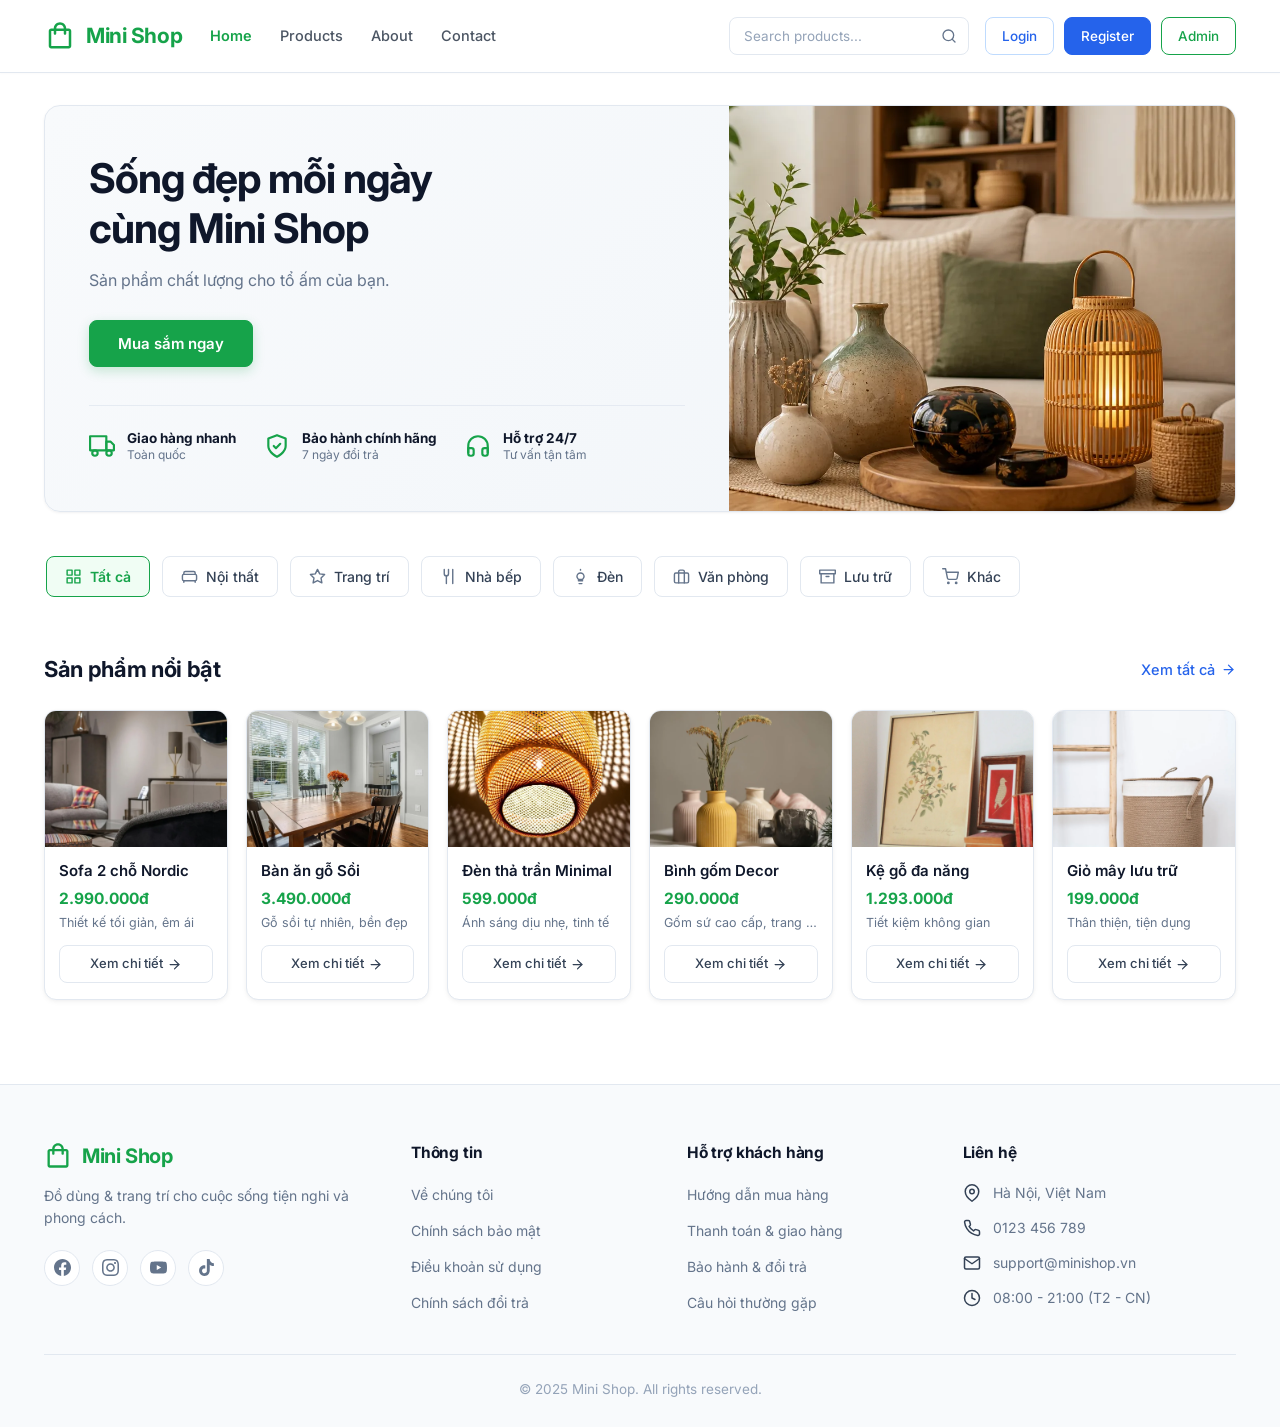
==== index.html @ e743577b "Initial commit" ====
<!DOCTYPE html>
<html lang="vi">
<head>
  <meta charset="UTF-8">
  <meta name="viewport" content="width=device-width, initial-scale=1.0">
  <title>Mini Shop</title>
  
  <!-- Favicon biểu tượng giỏ hàng xanh -->
  <link rel="icon" type="image/svg+xml" href="data:image/svg+xml,<svg xmlns='http://www.w3.org/2000/svg' viewBox='0 0 24 24' fill='%2316a34a'><path d='M19 6h-2c0-2.76-2.24-5-5-5S7 3.24 7 6H5c-1.1 0-2 .9-2 2v12c0 1.1.9 2 2 2h14c1.1 0 2-.9 2-2V8c0-1.1-.9-2-2-2zm-7-3c1.66 0 3 1.34 3 3H9c0-1.66 1.34-3 3-3zm7 17H5V8h2v2c0 .55.45 1 1 1s1-.45 1-1V8h6v2c0 .55.45 1 1 1s1-.45 1-1V8h2v12z'/></svg>">

  <!-- Phông chữ Google Fonts: Inter -->
  <link rel="preconnect" href="https://fonts.googleapis.com">
  <link rel="preconnect" href="https://fonts.gstatic.com" crossorigin>
  <link href="https://fonts.googleapis.com/css2?family=Inter:wght@400;500;600;700&display=swap" rel="stylesheet">

  <!-- CSS Module theo cấu trúc khung chung -->
  <link rel="stylesheet" href="css/variables.css">
  <link rel="stylesheet" href="css/base.css">
  <link rel="stylesheet" href="css/header.css">
  <link rel="stylesheet" href="css/footer.css">
  <link rel="stylesheet" href="css/home.css">
</head>
<body>

  <!-- ========================================================================
       1. THANH MENU TRÊN CÙNG (HEADER DÙNG CHUNG)
       Được đóng gói chuẩn để các trang sau tái sử dụng
  ======================================================================== -->
  <header id="site-header" class="site-header" data-active="home">
    <div class="container header-container">
      <!-- Logo thương hiệu Mini Shop -->
      <a href="index.html" class="header-brand" aria-label="Mini Shop - Về trang chủ">
        <span class="brand-icon">
          <svg viewBox="0 0 24 24" width="30" height="30" fill="currentColor">
            <path d="M19 6h-2c0-2.76-2.24-5-5-5S7 3.24 7 6H5c-1.1 0-2 .9-2 2v12c0 1.1.9 2 2 2h14c1.1 0 2-.9 2-2V8c0-1.1-.9-2-2-2zm-7-3c1.66 0 3 1.34 3 3H9c0-1.66 1.34-3 3-3zm7 17H5V8h2v2c0 .55.45 1 1 1s1-.45 1-1V8h6v2c0 .55.45 1 1 1s1-.45 1-1V8h2v12z"/>
          </svg>
        </span>
        <span class="brand-name">Mini Shop</span>
      </a>

      <!-- Menu chuyển trang Desktop -->
      <nav class="header-nav" aria-label="Menu chính">
        <a href="index.html" class="nav-link active" data-nav="home">Home</a>
        <a href="products.html" class="nav-link" data-nav="products">Products</a>
        <a href="about.html" class="nav-link" data-nav="about">About</a>
        <a href="contact.html" class="nav-link" data-nav="contact">Contact</a>
      </nav>

      <!-- Nhóm hành động: Ô tìm kiếm & Nút Đăng nhập/Đăng ký/Admin -->
      <div class="header-actions">
        <form class="header-search" role="search" onsubmit="event.preventDefault(); MiniShopSearch(this);">
          <input type="search" class="search-input" placeholder="Search products..." aria-label="Tìm kiếm sản phẩm">
          <svg class="search-icon" viewBox="0 0 24 24" fill="none" stroke="currentColor" stroke-width="2" stroke-linecap="round" stroke-linejoin="round">
            <circle cx="11" cy="11" r="8"></circle>
            <line x1="21" y1="21" x2="16.65" y2="16.65"></line>
          </svg>
        </form>

        <div class="auth-group">
          <a href="login.html" class="btn btn-outline-blue">Login</a>
          <a href="register.html" class="btn btn-blue">Register</a>
          <a href="admin.html" class="btn btn-outline-green">Admin</a>
        </div>
      </div>

      <!-- Nút mở menu trên điện thoại -->
      <button type="button" class="mobile-menu-btn" id="mobileMenuBtn" aria-label="Mở menu" aria-expanded="false">
        <svg viewBox="0 0 24 24" width="22" height="22" fill="none" stroke="currentColor" stroke-width="2" stroke-linecap="round" stroke-linejoin="round">
          <line x1="3" y1="12" x2="21" y2="12"></line>
          <line x1="3" y1="6" x2="21" y2="6"></line>
          <line x1="3" y1="18" x2="21" y2="18"></line>
        </svg>
      </button>
    </div>

    <!-- Khung điều hướng di động (Mobile Drawer) -->
    <div class="mobile-drawer" id="mobileDrawer">
      <div class="mobile-drawer-content">
        <form class="mobile-search" role="search" onsubmit="event.preventDefault(); MiniShopSearch(this);">
          <input type="search" class="search-input" placeholder="Search products..." aria-label="Tìm kiếm sản phẩm">
        </form>

        <nav class="mobile-nav-links">
          <a href="index.html" class="mobile-nav-link active" data-nav="home">Home</a>
          <a href="products.html" class="mobile-nav-link" data-nav="products">Products</a>
          <a href="about.html" class="mobile-nav-link" data-nav="about">About</a>
          <a href="contact.html" class="mobile-nav-link" data-nav="contact">Contact</a>
        </nav>

        <div class="mobile-actions">
          <a href="login.html" class="btn btn-outline-blue">Login</a>
          <a href="register.html" class="btn btn-blue">Register</a>
          <a href="admin.html" class="btn btn-outline-green">Admin</a>
        </div>
      </div>
    </div>
  </header>


  <!-- ========================================================================
       NỘI DUNG CHÍNH TRANG CHỦ
  ======================================================================== -->
  <main>
    <!-- 2. BANNER LỚN (HERO BANNER) -->
    <section class="hero-section">
      <div class="container">
        <div class="hero-banner">
          <!-- Cột nội dung văn bản & Cam kết -->
          <div class="hero-content">
            <h1 class="hero-title">
              Sống đẹp mỗi ngày<br>cùng Mini Shop
            </h1>
            <p class="hero-subtitle">
              Sản phẩm chất lượng cho tổ ấm của bạn.
            </p>
            <div class="hero-cta">
              <a href="#featured-products" class="btn btn-primary">Mua sắm ngay</a>
            </div>

            <!-- 3 Cam kết uy tín theo ảnh mẫu -->
            <div class="hero-features">
              <div class="feature-item">
                <svg class="feature-icon" viewBox="0 0 24 24" fill="none" stroke="currentColor" stroke-width="2" stroke-linecap="round" stroke-linejoin="round">
                  <rect x="1" y="3" width="15" height="13"></rect>
                  <polygon points="16 8 20 8 23 11 23 16 16 16 16 8"></polygon>
                  <circle cx="5.5" cy="18.5" r="2.5"></circle>
                  <circle cx="18.5" cy="18.5" r="2.5"></circle>
                </svg>
                <div class="feature-text">
                  <span class="feature-title">Giao hàng nhanh</span>
                  <span class="feature-sub">Toàn quốc</span>
                </div>
              </div>

              <div class="feature-item">
                <svg class="feature-icon" viewBox="0 0 24 24" fill="none" stroke="currentColor" stroke-width="2" stroke-linecap="round" stroke-linejoin="round">
                  <path d="M12 22s8-4 8-10V5l-8-3-8 3v7c0 6 8 10 8 10z"></path>
                  <polyline points="9 12 11 14 15 10"></polyline>
                </svg>
                <div class="feature-text">
                  <span class="feature-title">Bảo hành chính hãng</span>
                  <span class="feature-sub">7 ngày đổi trả</span>
                </div>
              </div>

              <div class="feature-item">
                <svg class="feature-icon" viewBox="0 0 24 24" fill="none" stroke="currentColor" stroke-width="2" stroke-linecap="round" stroke-linejoin="round">
                  <path d="M3 18v-6a9 9 0 0 1 18 0v6"></path>
                  <path d="M21 19a2 2 0 0 1-2 2h-1a2 2 0 0 1-2-2v-3a2 2 0 0 1 2-2h3zM3 19a2 2 0 0 0 2 2h1a2 2 0 0 0 2-2v-3a2 2 0 0 0-2-2H3z"></path>
                </svg>
                <div class="feature-text">
                  <span class="feature-title">Hỗ trợ 24/7</span>
                  <span class="feature-sub">Tư vấn tận tâm</span>
                </div>
              </div>
            </div>
          </div>

          <!-- Cột hình ảnh minh họa thật từ assets -->
          <div class="hero-visual">
            <img src="assets/images/banner/banner-trang-chu-mini-shop.webp" alt="Không gian sống đẹp cùng các sản phẩm thủ công trang trí Mini Shop" class="hero-image" loading="eager">
          </div>
        </div>
      </div>
    </section>

    <!-- 3. BỘ LỌC DANH MỤC SẢN PHẨM (CATEGORY TABS) -->
    <section class="categories-section">
      <div class="container">
        <div class="category-tabs" role="tablist" aria-label="Danh mục sản phẩm">
          <!-- Tất cả -->
          <button type="button" class="tab-btn active" data-category="all" role="tab" aria-selected="true">
            <svg class="tab-icon" viewBox="0 0 24 24" fill="none" stroke="currentColor" stroke-width="2" stroke-linecap="round" stroke-linejoin="round">
              <rect x="3" y="3" width="7" height="7"></rect>
              <rect x="14" y="3" width="7" height="7"></rect>
              <rect x="14" y="14" width="7" height="7"></rect>
              <rect x="3" y="14" width="7" height="7"></rect>
            </svg>
            <span>Tất cả</span>
          </button>

          <!-- Nội thất -->
          <button type="button" class="tab-btn" data-category="noi-that" role="tab" aria-selected="false">
            <svg class="tab-icon" viewBox="0 0 24 24" fill="none" stroke="currentColor" stroke-width="2" stroke-linecap="round" stroke-linejoin="round">
              <path d="M20 9V7a2 2 0 0 0-2-2H6a2 2 0 0 0-2 2v2"></path>
              <path d="M2 11a2 2 0 0 1 2-2h16a2 2 0 0 1 2 2v5a2 2 0 0 1-2 2H4a2 2 0 0 1-2-2v-5z"></path>
              <path d="M4 18v2M20 18v2"></path>
            </svg>
            <span>Nội thất</span>
          </button>

          <!-- Trang trí -->
          <button type="button" class="tab-btn" data-category="trang-tri" role="tab" aria-selected="false">
            <svg class="tab-icon" viewBox="0 0 24 24" fill="none" stroke="currentColor" stroke-width="2" stroke-linecap="round" stroke-linejoin="round">
              <polygon points="12 2 15.09 8.26 22 9.27 17 14.14 18.18 21.02 12 17.77 5.82 21.02 7 14.14 2 9.27 8.91 8.26 12 2"></polygon>
            </svg>
            <span>Trang trí</span>
          </button>

          <!-- Nhà bếp -->
          <button type="button" class="tab-btn" data-category="nha-bep" role="tab" aria-selected="false">
            <svg class="tab-icon" viewBox="0 0 24 24" fill="none" stroke="currentColor" stroke-width="2" stroke-linecap="round" stroke-linejoin="round">
              <path d="M18 2v20M6 2v6a3 3 0 0 0 6 0V2M9 11v11"></path>
            </svg>
            <span>Nhà bếp</span>
          </button>

          <!-- Đèn -->
          <button type="button" class="tab-btn" data-category="den" role="tab" aria-selected="false">
            <svg class="tab-icon" viewBox="0 0 24 24" fill="none" stroke="currentColor" stroke-width="2" stroke-linecap="round" stroke-linejoin="round">
              <path d="M9 18h6M10 22h4M12 2v1"></path>
              <path d="M12 7a5 5 0 0 1 5 5c0 2-1.5 3-2 4H9c-.5-1-2-2-2-4a5 5 0 0 1 5-5z"></path>
            </svg>
            <span>Đèn</span>
          </button>

          <!-- Văn phòng -->
          <button type="button" class="tab-btn" data-category="van-phong" role="tab" aria-selected="false">
            <svg class="tab-icon" viewBox="0 0 24 24" fill="none" stroke="currentColor" stroke-width="2" stroke-linecap="round" stroke-linejoin="round">
              <rect x="2" y="7" width="20" height="14" rx="2" ry="2"></rect>
              <path d="M16 21V5a2 2 0 0 0-2-2h-4a2 2 0 0 0-2 2v16"></path>
            </svg>
            <span>Văn phòng</span>
          </button>

          <!-- Lưu trữ -->
          <button type="button" class="tab-btn" data-category="luu-tru" role="tab" aria-selected="false">
            <svg class="tab-icon" viewBox="0 0 24 24" fill="none" stroke="currentColor" stroke-width="2" stroke-linecap="round" stroke-linejoin="round">
              <polyline points="21 8 21 21 3 21 3 8"></polyline>
              <rect x="1" y="3" width="22" height="5"></rect>
              <line x1="10" y1="12" x2="14" y2="12"></line>
            </svg>
            <span>Lưu trữ</span>
          </button>

          <!-- Khác -->
          <button type="button" class="tab-btn" data-category="khac" role="tab" aria-selected="false">
            <svg class="tab-icon" viewBox="0 0 24 24" fill="none" stroke="currentColor" stroke-width="2" stroke-linecap="round" stroke-linejoin="round">
              <circle cx="9" cy="21" r="1"></circle>
              <circle cx="20" cy="21" r="1"></circle>
              <path d="M1 1h4l2.68 13.39a2 2 0 0 0 2 1.61h9.72a2 2 0 0 0 2-1.61L23 6H6"></path>
            </svg>
            <span>Khác</span>
          </button>
        </div>
      </div>
    </section>

    <!-- 4. LƯỚI SẢN PHẨM NỔI BẬT -->
    <section class="featured-section" id="featured-products">
      <div class="container">
        <div class="section-header">
          <h2 class="section-title">Sản phẩm nổi bật</h2>
          <a href="products.html" class="section-link" id="viewAllProducts">
            <span>Xem tất cả</span>
            <svg viewBox="0 0 24 24" fill="none" stroke="currentColor" stroke-width="2" stroke-linecap="round" stroke-linejoin="round">
              <line x1="5" y1="12" x2="19" y2="12"></line>
              <polyline points="12 5 19 12 12 19"></polyline>
            </svg>
          </a>
        </div>

        <!-- Lưới sản phẩm (Dùng ảnh thật trong thư mục assets) -->
        <div class="products-grid" id="productsGrid">

          <!-- Sản phẩm 1: Sofa 2 chỗ Nordic -->
          <article class="product-card" data-category="noi-that">
            <div class="product-image-wrap">
              <img src="assets/images/products/noi-that-gia-dung/sofa-phong-khach.webp" alt="Sofa 2 chỗ Nordic" class="product-img" loading="lazy">
            </div>
            <div class="product-info">
              <h3 class="product-name" title="Sofa 2 chỗ Nordic">Sofa 2 chỗ Nordic</h3>
              <div class="product-card-price">2.990.000đ</div>
              <p class="product-desc">Thiết kế tối giản, êm ái</p>
              <div class="product-card-footer">
                <a href="product-detail.html?id=sofa-nordic" class="btn-card-action">
                  <span>Xem chi tiết</span>
                  <svg viewBox="0 0 24 24" width="15" height="15" fill="none" stroke="currentColor" stroke-width="2" stroke-linecap="round" stroke-linejoin="round">
                    <line x1="5" y1="12" x2="19" y2="12"></line>
                    <polyline points="12 5 19 12 12 19"></polyline>
                  </svg>
                </a>
              </div>
            </div>
          </article>

          <!-- Sản phẩm 2: Bàn ăn gỗ Sồi -->
          <article class="product-card" data-category="noi-that nha-bep">
            <div class="product-image-wrap">
              <img src="assets/images/products/noi-that-gia-dung/bo-ban-an-go.webp" alt="Bàn ăn gỗ Sồi" class="product-img" loading="lazy">
            </div>
            <div class="product-info">
              <h3 class="product-name" title="Bàn ăn gỗ Sồi">Bàn ăn gỗ Sồi</h3>
              <div class="product-card-price">3.490.000đ</div>
              <p class="product-desc">Gỗ sồi tự nhiên, bền đẹp</p>
              <div class="product-card-footer">
                <a href="product-detail.html?id=ban-an-go-soi" class="btn-card-action">
                  <span>Xem chi tiết</span>
                  <svg viewBox="0 0 24 24" width="15" height="15" fill="none" stroke="currentColor" stroke-width="2" stroke-linecap="round" stroke-linejoin="round">
                    <line x1="5" y1="12" x2="19" y2="12"></line>
                    <polyline points="12 5 19 12 12 19"></polyline>
                  </svg>
                </a>
              </div>
            </div>
          </article>

          <!-- Sản phẩm 3: Đèn thả trần Minimal -->
          <article class="product-card" data-category="den trang-tri">
            <div class="product-image-wrap">
              <img src="assets/images/products/do-my-nghe/den-tre-thu-cong.webp" alt="Đèn thả trần Minimal" class="product-img" loading="lazy">
            </div>
            <div class="product-info">
              <h3 class="product-name" title="Đèn thả trần Minimal">Đèn thả trần Minimal</h3>
              <div class="product-card-price">599.000đ</div>
              <p class="product-desc">Ánh sáng dịu nhẹ, tinh tế</p>
              <div class="product-card-footer">
                <a href="product-detail.html?id=den-tha-minimal" class="btn-card-action">
                  <span>Xem chi tiết</span>
                  <svg viewBox="0 0 24 24" width="15" height="15" fill="none" stroke="currentColor" stroke-width="2" stroke-linecap="round" stroke-linejoin="round">
                    <line x1="5" y1="12" x2="19" y2="12"></line>
                    <polyline points="12 5 19 12 12 19"></polyline>
                  </svg>
                </a>
              </div>
            </div>
          </article>

          <!-- Sản phẩm 4: Bình gốm Decor -->
          <article class="product-card" data-category="trang-tri">
            <div class="product-image-wrap">
              <img src="assets/images/products/do-my-nghe/binh-gom-trang-tri.webp" alt="Bình gốm Decor" class="product-img" loading="lazy">
            </div>
            <div class="product-info">
              <h3 class="product-name" title="Bình gốm Decor">Bình gốm Decor</h3>
              <div class="product-card-price">290.000đ</div>
              <p class="product-desc">Gốm sứ cao cấp, trang nhã</p>
              <div class="product-card-footer">
                <a href="product-detail.html?id=binh-gom-decor" class="btn-card-action">
                  <span>Xem chi tiết</span>
                  <svg viewBox="0 0 24 24" width="15" height="15" fill="none" stroke="currentColor" stroke-width="2" stroke-linecap="round" stroke-linejoin="round">
                    <line x1="5" y1="12" x2="19" y2="12"></line>
                    <polyline points="12 5 19 12 12 19"></polyline>
                  </svg>
                </a>
              </div>
            </div>
          </article>

          <!-- Sản phẩm 5: Kệ gỗ đa năng -->
          <article class="product-card" data-category="noi-that luu-tru van-phong">
            <div class="product-image-wrap">
              <img src="assets/images/products/noi-that-gia-dung/ke-go-trang-tri.webp" alt="Kệ gỗ đa năng" class="product-img" loading="lazy">
            </div>
            <div class="product-info">
              <h3 class="product-name" title="Kệ gỗ đa năng">Kệ gỗ đa năng</h3>
              <div class="product-card-price">1.293.000đ</div>
              <p class="product-desc">Tiết kiệm không gian</p>
              <div class="product-card-footer">
                <a href="product-detail.html?id=ke-go-da-nang" class="btn-card-action">
                  <span>Xem chi tiết</span>
                  <svg viewBox="0 0 24 24" width="15" height="15" fill="none" stroke="currentColor" stroke-width="2" stroke-linecap="round" stroke-linejoin="round">
                    <line x1="5" y1="12" x2="19" y2="12"></line>
                    <polyline points="12 5 19 12 12 19"></polyline>
                  </svg>
                </a>
              </div>
            </div>
          </article>

          <!-- Sản phẩm 6: Giỏ mây lưu trữ -->
          <article class="product-card" data-category="luu-tru trang-tri">
            <div class="product-image-wrap">
              <img src="assets/images/products/do-thu-cong/gio-may-dan.webp" alt="Giỏ mây lưu trữ" class="product-img" loading="lazy">
            </div>
            <div class="product-info">
              <h3 class="product-name" title="Giỏ mây lưu trữ">Giỏ mây lưu trữ</h3>
              <div class="product-card-price">199.000đ</div>
              <p class="product-desc">Thân thiện, tiện dụng</p>
              <div class="product-card-footer">
                <a href="product-detail.html?id=gio-may-luu-tru" class="btn-card-action">
                  <span>Xem chi tiết</span>
                  <svg viewBox="0 0 24 24" width="15" height="15" fill="none" stroke="currentColor" stroke-width="2" stroke-linecap="round" stroke-linejoin="round">
                    <line x1="5" y1="12" x2="19" y2="12"></line>
                    <polyline points="12 5 19 12 12 19"></polyline>
                  </svg>
                </a>
              </div>
            </div>
          </article>

          <!-- Sản phẩm bổ trợ thêm khi lọc danh mục (Nhà bếp, Trang trí, Văn phòng, Khác) -->
          <article class="product-card" data-category="trang-tri" style="display: none;">
            <div class="product-image-wrap">
              <img src="assets/images/products/do-thu-cong/tranh-treo-macrame.webp" alt="Tranh treo Macrame" class="product-img" loading="lazy">
            </div>
            <div class="product-info">
              <h3 class="product-name" title="Tranh treo Macrame">Tranh treo Macrame</h3>
              <div class="product-card-price">350.000đ</div>
              <p class="product-desc">Sợi cotton đan tay tinh xảo</p>
              <div class="product-card-footer">
                <a href="product-detail.html?id=tranh-macrame" class="btn-card-action">
                  <span>Xem chi tiết</span>
                  <svg viewBox="0 0 24 24" width="15" height="15" fill="none" stroke="currentColor" stroke-width="2" stroke-linecap="round" stroke-linejoin="round">
                    <line x1="5" y1="12" x2="19" y2="12"></line>
                    <polyline points="12 5 19 12 12 19"></polyline>
                  </svg>
                </a>
              </div>
            </div>
          </article>

          <article class="product-card" data-category="nha-bep" style="display: none;">
            <div class="product-image-wrap">
              <img src="assets/images/products/do-thu-cong/khay-go-hoa-van.webp" alt="Khay gỗ hoa văn" class="product-img" loading="lazy">
            </div>
            <div class="product-info">
              <h3 class="product-name" title="Khay gỗ hoa văn">Khay gỗ hoa văn</h3>
              <div class="product-card-price">240.000đ</div>
              <p class="product-desc">Gỗ tần bì chạm khắc vintage</p>
              <div class="product-card-footer">
                <a href="product-detail.html?id=khay-go-hoa-van" class="btn-card-action">
                  <span>Xem chi tiết</span>
                  <svg viewBox="0 0 24 24" width="15" height="15" fill="none" stroke="currentColor" stroke-width="2" stroke-linecap="round" stroke-linejoin="round">
                    <line x1="5" y1="12" x2="19" y2="12"></line>
                    <polyline points="12 5 19 12 12 19"></polyline>
                  </svg>
                </a>
              </div>
            </div>
          </article>

          <article class="product-card" data-category="den" style="display: none;">
            <div class="product-image-wrap">
              <img src="assets/images/products/do-my-nghe/den-long-tre.webp" alt="Đèn lồng tre nghệ thuật" class="product-img" loading="lazy">
            </div>
            <div class="product-info">
              <h3 class="product-name" title="Đèn lồng tre nghệ thuật">Đèn lồng tre thủ công</h3>
              <div class="product-card-price">480.000đ</div>
              <p class="product-desc">Nan tre uốn thủ công truyền thống</p>
              <div class="product-card-footer">
                <a href="product-detail.html?id=den-long-tre" class="btn-card-action">
                  <span>Xem chi tiết</span>
                  <svg viewBox="0 0 24 24" width="15" height="15" fill="none" stroke="currentColor" stroke-width="2" stroke-linecap="round" stroke-linejoin="round">
                    <line x1="5" y1="12" x2="19" y2="12"></line>
                    <polyline points="12 5 19 12 12 19"></polyline>
                  </svg>
                </a>
              </div>
            </div>
          </article>

          <article class="product-card" data-category="van-phong" style="display: none;">
            <div class="product-image-wrap">
              <img src="assets/images/products/noi-that-gia-dung/chau-cay-de-ban.webp" alt="Chậu cây gốm để bàn" class="product-img" loading="lazy">
            </div>
            <div class="product-info">
              <h3 class="product-name" title="Chậu cây để bàn">Chậu cây gốm để bàn</h3>
              <div class="product-card-price">185.000đ</div>
              <p class="product-desc">Men gốm mờ, kèm đĩa lót gỗ</p>
              <div class="product-card-footer">
                <a href="product-detail.html?id=chau-cay-de-ban" class="btn-card-action">
                  <span>Xem chi tiết</span>
                  <svg viewBox="0 0 24 24" width="15" height="15" fill="none" stroke="currentColor" stroke-width="2" stroke-linecap="round" stroke-linejoin="round">
                    <line x1="5" y1="12" x2="19" y2="12"></line>
                    <polyline points="12 5 19 12 12 19"></polyline>
                  </svg>
                </a>
              </div>
            </div>
          </article>

          <article class="product-card" data-category="khac" style="display: none;">
            <div class="product-image-wrap">
              <img src="assets/images/products/do-my-nghe/hop-son-mai.webp" alt="Hộp sơn mài thủ công" class="product-img" loading="lazy">
            </div>
            <div class="product-info">
              <h3 class="product-name" title="Hộp sơn mài thủ công">Hộp sơn mài cao cấp</h3>
              <div class="product-card-price">650.000đ</div>
              <p class="product-desc">Kỹ nghệ sơn mài truyền thống</p>
              <div class="product-card-footer">
                <a href="product-detail.html?id=hop-son-mai" class="btn-card-action">
                  <span>Xem chi tiết</span>
                  <svg viewBox="0 0 24 24" width="15" height="15" fill="none" stroke="currentColor" stroke-width="2" stroke-linecap="round" stroke-linejoin="round">
                    <line x1="5" y1="12" x2="19" y2="12"></line>
                    <polyline points="12 5 19 12 12 19"></polyline>
                  </svg>
                </a>
              </div>
            </div>
          </article>

          <!-- Trạng thái khi không tìm thấy sản phẩm phù hợp -->
          <div class="empty-filter-state" id="emptyFilterState" style="display: none;">
            Hiện chưa có sản phẩm phù hợp trong danh mục này. Vui lòng chọn danh mục khác hoặc bấm "Tất cả".
          </div>

        </div>
      </div>
    </section>
  </main>


  <!-- ========================================================================
       5. CHÂN TRANG (FOOTER DÙNG CHUNG)
       Được đóng gói chuẩn 4 cột thông tin để các trang sau tái sử dụng
  ======================================================================== -->
  <footer id="site-footer" class="site-footer">
    <div class="container">
      <div class="footer-top">
        <!-- Cột 1: Thông tin thương hiệu & mạng xã hội -->
        <div class="footer-brand">
          <a href="index.html" class="brand-logo" aria-label="Mini Shop">
            <span class="brand-icon">
              <svg viewBox="0 0 24 24" width="28" height="28" fill="currentColor">
                <path d="M19 6h-2c0-2.76-2.24-5-5-5S7 3.24 7 6H5c-1.1 0-2 .9-2 2v12c0 1.1.9 2 2 2h14c1.1 0 2-.9 2-2V8c0-1.1-.9-2-2-2zm-7-3c1.66 0 3 1.34 3 3H9c0-1.66 1.34-3 3-3zm7 17H5V8h2v2c0 .55.45 1 1 1s1-.45 1-1V8h6v2c0 .55.45 1 1 1s1-.45 1-1V8h2v12z"/>
              </svg>
            </span>
            <span class="brand-name">Mini Shop</span>
          </a>
          <p class="footer-desc">Đồ dùng &amp; trang trí cho cuộc sống tiện nghi và phong cách.</p>
          <div class="footer-socials">
            <a href="#" class="social-link" aria-label="Facebook">
              <svg viewBox="0 0 24 24" fill="currentColor">
                <path d="M24 12.073c0-6.627-5.373-12-12-12s-12 5.373-12 12c0 5.99 4.388 10.954 10.125 11.854v-8.385H7.078v-3.47h3.047V9.43c0-3.007 1.792-4.669 4.533-4.669 1.312 0 2.686.235 2.686.235v2.953H15.83c-1.491 0-1.956.925-1.956 1.874v2.25h3.328l-.532 3.47h-2.796v8.385C19.612 23.027 24 18.062 24 12.073z"/>
              </svg>
            </a>
            <a href="#" class="social-link" aria-label="Instagram">
              <svg viewBox="0 0 24 24" fill="currentColor">
                <path d="M12 2.163c3.204 0 3.584.012 4.85.07 3.252.148 4.771 1.691 4.919 4.919.058 1.265.069 1.645.069 4.849 0 3.205-.012 3.584-.069 4.849-.149 3.225-1.664 4.771-4.919 4.919-1.266.058-1.644.07-4.85.07-3.204 0-3.584-.012-4.849-.07-3.26-.149-4.771-1.699-4.919-4.92-.058-1.265-.07-1.644-.07-4.849 0-3.204.013-3.583.07-4.849.149-3.227 1.664-4.771 4.919-4.919 1.266-.057 1.645-.069 4.849-.069zm0-2.163c-3.259 0-3.667.014-4.947.072-4.358.2-6.78 2.618-6.98 6.98-.059 1.281-.073 1.689-.073 4.948 0 3.259.014 3.668.072 4.948.2 4.358 2.618 6.78 6.98 6.98 1.281.058 1.689.072 4.948.072 3.259 0 3.668-.014 4.948-.072 4.354-.2 6.782-2.618 6.979-6.98.059-1.28.073-1.689.073-4.948 0-3.259-.014-3.667-.072-4.947-.196-4.354-2.617-6.78-6.979-6.98-1.281-.059-1.69-.073-4.949-.073zm0 5.838c-3.403 0-6.162 2.759-6.162 6.162s2.759 6.163 6.162 6.163 6.162-2.759 6.162-6.163c0-3.403-2.759-6.162-6.162-6.162zm0 10.162c-2.209 0-4-1.79-4-4 0-2.209 1.791-4 4-4s4 1.791 4 4c0 2.21-1.791 4-4 4zm6.406-11.845c-.796 0-1.441.645-1.441 1.44s.645 1.44 1.441 1.44c.795 0 1.439-.645 1.439-1.44s-.644-1.44-1.439-1.44z"/>
              </svg>
            </a>
            <a href="#" class="social-link" aria-label="YouTube">
              <svg viewBox="0 0 24 24" fill="currentColor">
                <path d="M23.498 6.186a3.016 3.016 0 0 0-2.122-2.136C19.505 3.545 12 3.545 12 3.545s-7.505 0-9.377.505A3.017 3.017 0 0 0 .502 6.186C0 8.07 0 12 0 12s0 3.93.502 5.814a3.016 3.016 0 0 0 2.122 2.136c1.871.505 9.376.505 9.376.505s7.505 0 9.377-.505a3.015 3.015 0 0 0 2.122-2.136C24 15.93 24 12 24 12s0-3.93-.502-5.814zM9.545 15.568V8.432L15.818 12l-6.273 3.568z"/>
              </svg>
            </a>
            <a href="#" class="social-link" aria-label="TikTok">
              <svg viewBox="0 0 24 24" fill="currentColor">
                <path d="M12.525.02c1.31-.02 2.61-.01 3.91-.02.08 1.53.63 3.09 1.75 4.17 1.12 1.11 2.7 1.62 4.24 1.79v4.03c-1.44-.05-2.89-.35-4.2-.97-.57-.26-1.1-.59-1.62-1.01-.01 2.92.01 5.84-.02 8.75-.08 1.4-.54 2.79-1.35 3.94-1.31 1.92-3.58 3.17-5.91 3.21-1.43.08-2.86-.31-4.08-1.03-2.02-1.19-3.44-3.37-3.65-5.71-.02-.5-.03-1-.01-1.49.18-1.9 1.12-3.72 2.58-4.96 1.66-1.44 3.98-2.13 6.15-1.72.02 1.48-.04 2.96-.04 4.44-.99-.32-2.15-.23-3.02.37-.63.41-1.11 1.04-1.36 1.75-.21.51-.24 1.07-.14 1.61.24 1.64 1.82 3.02 3.5 2.87 1.12-.01 2.19-.66 2.77-1.61.19-.33.4-.67.41-1.06.1-1.79.06-3.57.07-5.36.01-4.03-.01-8.05.02-12.07z"/>
              </svg>
            </a>
          </div>
        </div>

        <!-- Cột 2: Thông tin -->
        <div class="footer-column">
          <h3 class="footer-column-title">Thông tin</h3>
          <ul class="footer-links">
            <li><a href="#" class="footer-link">Về chúng tôi</a></li>
            <li><a href="#" class="footer-link">Chính sách bảo mật</a></li>
            <li><a href="#" class="footer-link">Điều khoản sử dụng</a></li>
            <li><a href="#" class="footer-link">Chính sách đổi trả</a></li>
          </ul>
        </div>

        <!-- Cột 3: Hỗ trợ khách hàng -->
        <div class="footer-column">
          <h3 class="footer-column-title">Hỗ trợ khách hàng</h3>
          <ul class="footer-links">
            <li><a href="#" class="footer-link">Hướng dẫn mua hàng</a></li>
            <li><a href="#" class="footer-link">Thanh toán &amp; giao hàng</a></li>
            <li><a href="#" class="footer-link">Bảo hành &amp; đổi trả</a></li>
            <li><a href="#" class="footer-link">Câu hỏi thường gặp</a></li>
          </ul>
        </div>

        <!-- Cột 4: Liên hệ -->
        <div class="footer-column">
          <h3 class="footer-column-title">Liên hệ</h3>
          <ul class="footer-contact-list">
            <li class="contact-item">
              <svg class="contact-icon" viewBox="0 0 24 24" fill="none" stroke="currentColor" stroke-width="2" stroke-linecap="round" stroke-linejoin="round">
                <path d="M21 10c0 7-9 13-9 13s-9-6-9-13a9 9 0 0 1 18 0z"></path>
                <circle cx="12" cy="10" r="3"></circle>
              </svg>
              <span>Hà Nội, Việt Nam</span>
            </li>
            <li class="contact-item">
              <svg class="contact-icon" viewBox="0 0 24 24" fill="none" stroke="currentColor" stroke-width="2" stroke-linecap="round" stroke-linejoin="round">
                <path d="M22 16.92v3a2 2 0 0 1-2.18 2 19.79 19.79 0 0 1-8.63-3.07 19.5 19.5 0 0 1-6-6 19.79 19.79 0 0 1-3.07-8.67A2 2 0 0 1 4.11 2h3a2 2 0 0 1 2 1.72 12.84 12.84 0 0 0 .7 2.81 2 2 0 0 1-.45 2.11L8.09 9.91a16 16 0 0 0 6 6l1.27-1.27a2 2 0 0 1 2.11-.45 12.84 12.84 0 0 0 2.81.7A2 2 0 0 1 22 16.92z"></path>
              </svg>
              <span>0123 456 789</span>
            </li>
            <li class="contact-item">
              <svg class="contact-icon" viewBox="0 0 24 24" fill="none" stroke="currentColor" stroke-width="2" stroke-linecap="round" stroke-linejoin="round">
                <path d="M4 4h16c1.1 0 2 .9 2 2v12c0 1.1-.9 2-2 2H4c-1.1 0-2-.9-2-2V6c0-1.1.9-2 2-2z"></path>
                <polyline points="22,6 12,13 2,6"></polyline>
              </svg>
              <span>support@minishop.vn</span>
            </li>
            <li class="contact-item">
              <svg class="contact-icon" viewBox="0 0 24 24" fill="none" stroke="currentColor" stroke-width="2" stroke-linecap="round" stroke-linejoin="round">
                <circle cx="12" cy="12" r="10"></circle>
                <polyline points="12 6 12 12 16 14"></polyline>
              </svg>
              <span>08:00 - 21:00 (T2 - CN)</span>
            </li>
          </ul>
        </div>
      </div>

      <!-- Bản quyền chân trang -->
      <div class="footer-bottom">
        <p class="copyright-text">&copy; 2025 Mini Shop. All rights reserved.</p>
      </div>
    </div>
  </footer>

  <!-- Scripts: Hệ thống linh kiện dùng chung & Logic trang chủ -->
  <script src="js/components.js"></script>
  <script src="js/home.js"></script>
</body>
</html>
---- css/variables.css ----
:root {
  /* Màu chủ đạo theo mẫu tham chiếu (Brand Green & Accent Blue) */
  --color-primary: #16a34a;
  --color-primary-hover: #15803d;
  --color-primary-light: #f0fdf4;
  --color-primary-border: #86efac;
  
  --color-accent-blue: #2563eb;
  --color-accent-blue-hover: #1d4ed8;
  --color-accent-blue-light: #eff6ff;

  /* Bảng màu văn bản & trung tính */
  --color-text-title: #0f172a;
  --color-text-body: #334155;
  --color-text-muted: #64748b;
  --color-text-light: #94a3b8;

  /* Nền và đường viền */
  --color-bg-page: #ffffff;
  --color-bg-subtle: #f8fafc;
  --color-bg-card: #ffffff;
  --color-border: #e2e8f0;
  --color-border-hover: #cbd5e1;

  /* Bo góc (nhẹ nhàng, nhất quán) */
  --radius-xs: 4px;
  --radius-sm: 6px;
  --radius-md: 8px;
  --radius-lg: 12px;
  --radius-xl: 16px;
  --radius-2xl: 20px;
  --radius-full: 9999px;

  /* Bóng đổ (nhẹ và tinh tế) */
  --shadow-subtle: 0 1px 3px 0 rgba(15, 23, 42, 0.05), 0 1px 2px -1px rgba(15, 23, 42, 0.04);
  --shadow-card: 0 2px 6px -1px rgba(15, 23, 42, 0.06), 0 1px 4px -1px rgba(15, 23, 42, 0.04);
  --shadow-card-hover: 0 10px 22px -5px rgba(15, 23, 42, 0.09), 0 4px 8px -2px rgba(15, 23, 42, 0.04);
  --shadow-dropdown: 0 12px 28px -4px rgba(15, 23, 42, 0.12), 0 4px 10px -2px rgba(15, 23, 42, 0.06);

  /* Bố cục & khoảng cách */
  --container-max-width: 1240px;
  --container-padding: 24px;

  /* Hiệu ứng chuyển động */
  --transition-fast: 0.15s cubic-bezier(0.4, 0, 0.2, 1);
  --transition-normal: 0.25s cubic-bezier(0.4, 0, 0.2, 1);

  /* Typography */
  --font-family-base: 'Inter', -apple-system, BlinkMacSystemFont, 'Segoe UI', Roboto, 'Helvetica Neue', Arial, sans-serif;
}
---- css/base.css ----
/* Reset & Base Setup */
*, *::before, *::after {
  box-sizing: border-box;
  margin: 0;
  padding: 0;
}

html {
  font-size: 16px;
  scroll-behavior: smooth;
  -webkit-text-size-adjust: 100%;
}

body {
  font-family: var(--font-family-base);
  color: var(--color-text-body);
  background-color: var(--color-bg-page);
  line-height: 1.5;
  -webkit-font-smoothing: antialiased;
  -moz-osx-font-smoothing: grayscale;
  min-height: 100vh;
  display: flex;
  flex-direction: column;
}

main {
  flex: 1 0 auto;
}

img, picture, svg, video {
  display: block;
  max-width: 100%;
}

a {
  color: inherit;
  text-decoration: none;
  transition: color var(--transition-fast);
}

button, input, select, textarea {
  font: inherit;
  color: inherit;
}

button {
  background: none;
  border: none;
  cursor: pointer;
}

ul, ol {
  list-style: none;
}

/* Layout Container */
.container {
  width: 100%;
  max-width: var(--container-max-width);
  margin-left: auto;
  margin-right: auto;
  padding-left: var(--container-padding);
  padding-right: var(--container-padding);
}

/* Reusable Buttons */
.btn {
  display: inline-flex;
  align-items: center;
  justify-content: center;
  gap: 8px;
  padding: 8px 18px;
  font-size: 14px;
  font-weight: 500;
  line-height: 1.4;
  border-radius: var(--radius-md);
  border: 1px solid transparent;
  cursor: pointer;
  white-space: nowrap;
  transition: all var(--transition-fast);
  user-select: none;
}

.btn:active {
  transform: translateY(1px);
}

/* Button Variants */
.btn-primary {
  background-color: var(--color-primary);
  color: #ffffff;
  border-color: var(--color-primary);
}
.btn-primary:hover {
  background-color: var(--color-primary-hover);
  border-color: var(--color-primary-hover);
  color: #ffffff;
}

.btn-blue {
  background-color: var(--color-accent-blue);
  color: #ffffff;
  border-color: var(--color-accent-blue);
}
.btn-blue:hover {
  background-color: var(--color-accent-blue-hover);
  border-color: var(--color-accent-blue-hover);
  color: #ffffff;
}

.btn-outline {
  background-color: #ffffff;
  color: var(--color-text-body);
  border-color: var(--color-border);
}
.btn-outline:hover {
  background-color: var(--color-bg-subtle);
  border-color: var(--color-border-hover);
  color: var(--color-text-title);
}

.btn-outline-blue {
  background-color: #ffffff;
  color: var(--color-accent-blue);
  border-color: #bfdbfe;
}
.btn-outline-blue:hover {
  background-color: var(--color-accent-blue-light);
  border-color: var(--color-accent-blue);
  color: var(--color-accent-blue-hover);
}

.btn-outline-green {
  background-color: #ffffff;
  color: var(--color-primary);
  border-color: var(--color-primary);
}
.btn-outline-green:hover {
  background-color: var(--color-primary-light);
  border-color: var(--color-primary);
  color: var(--color-primary-hover);
}

.btn-card-action {
  flex: 1;
  padding: 8px 10px;
  background-color: #ffffff;
  color: var(--color-text-body);
  border: 1px solid var(--color-border);
  border-radius: var(--radius-md);
  font-size: 13px;
  font-weight: 500;
  display: inline-flex;
  align-items: center;
  justify-content: center;
  gap: 4px;
  text-decoration: none;
  transition: all var(--transition-fast);
}
.btn-card-action:hover {
  background-color: var(--color-bg-subtle);
  border-color: var(--color-border-hover);
  color: var(--color-text-title);
}
.btn-card-action svg {
  transition: transform var(--transition-fast);
}
.btn-card-action:hover svg {
  transform: translateX(2px);
}

/* Nút thêm nhanh vào giỏ hàng trên thẻ sản phẩm */
.btn-card-cart {
  flex: 1.15;
  padding: 8px 10px;
  background-color: var(--color-primary-light);
  color: var(--color-primary);
  border: 1px solid var(--color-primary-border);
  border-radius: var(--radius-md);
  font-size: 13px;
  font-weight: 600;
  display: inline-flex;
  align-items: center;
  justify-content: center;
  gap: 6px;
  cursor: pointer;
  transition: all var(--transition-fast);
  white-space: nowrap;
}
.btn-card-cart:hover {
  background-color: var(--color-primary);
  color: #ffffff;
  border-color: var(--color-primary);
  box-shadow: 0 2px 6px rgba(22, 163, 74, 0.25);
}
.btn-card-cart.added {
  background-color: var(--color-primary);
  color: #ffffff;
  border-color: var(--color-primary);
}

/* Khung chứa các nút ở chân thẻ sản phẩm */
.product-card-footer {
  display: flex;
  gap: 8px;
  align-items: center;
  width: 100%;
  margin-top: 12px;
}

/* Cart Toast Notification */
.cart-toast-container {
  position: fixed;
  bottom: 24px;
  right: 24px;
  z-index: 9999;
  display: flex;
  flex-direction: column;
  gap: 10px;
  pointer-events: none;
}

.cart-toast-item {
  display: flex;
  align-items: center;
  gap: 12px;
  background-color: #ffffff;
  color: var(--color-text-title);
  border: 1px solid var(--color-border);
  border-left: 4px solid var(--color-primary);
  border-radius: var(--radius-md);
  padding: 12px 18px;
  box-shadow: 0 10px 25px -5px rgba(0, 0, 0, 0.12), 0 4px 10px -2px rgba(0, 0, 0, 0.05);
  font-size: 14px;
  font-weight: 500;
  max-width: 380px;
  opacity: 0;
  transform: translateY(20px) scale(0.95);
  transition: all 0.25s cubic-bezier(0.16, 1, 0.3, 1);
  pointer-events: auto;
}

.cart-toast-item.show {
  opacity: 1;
  transform: translateY(0) scale(1);
}

.cart-toast-item.info {
  border-left-color: var(--color-accent-blue);
}

.cart-toast-item .toast-icon {
  display: flex;
  align-items: center;
  justify-content: center;
  width: 28px;
  height: 28px;
  border-radius: var(--radius-full);
  background-color: var(--color-primary-light);
  color: var(--color-primary);
  flex-shrink: 0;
}

.cart-toast-item.info .toast-icon {
  background-color: var(--color-accent-blue-light);
  color: var(--color-accent-blue);
}

.cart-toast-item .toast-message {
  line-height: 1.4;
}

/* Price Format */
.product-price {
  color: var(--color-primary);
  font-weight: 700;
  font-size: 16px;
  letter-spacing: -0.01em;
}

/* Accessibility */
.sr-only {
  position: absolute;
  width: 1px;
  height: 1px;
  padding: 0;
  margin: -1px;
  overflow: hidden;
  clip: rect(0, 0, 0, 0);
  white-space: nowrap;
  border: 0;
}
---- css/header.css ----
/* Site Header */
.site-header {
  position: sticky;
  top: 0;
  z-index: 100;
  background-color: #ffffff;
  border-bottom: 1px solid var(--color-border);
  box-shadow: 0 1px 2px 0 rgba(0, 0, 0, 0.02);
}

.header-container {
  display: flex;
  align-items: center;
  justify-content: space-between;
  height: 72px;
  gap: 16px;
}

/* Brand Logo */
.header-brand {
  display: flex;
  align-items: center;
  gap: 10px;
  text-decoration: none;
  flex-shrink: 0;
}

.brand-icon {
  width: 32px;
  height: 32px;
  color: var(--color-primary);
  display: flex;
  align-items: center;
  justify-content: center;
}

.brand-name {
  font-size: 21px;
  font-weight: 700;
  color: var(--color-primary);
  letter-spacing: -0.02em;
}

/* Desktop Navigation Links */
.header-nav {
  display: flex;
  align-items: center;
  gap: 28px;
  margin-left: 12px;
}

.nav-link {
  font-size: 14.5px;
  font-weight: 500;
  color: #4b5563;
  padding: 6px 0;
  position: relative;
  transition: color var(--transition-fast);
}

.nav-link:hover {
  color: var(--color-primary);
}

.nav-link.active {
  color: var(--color-primary);
  font-weight: 600;
}

/* Header Right Group */
.header-actions {
  display: flex;
  align-items: center;
  gap: 16px;
  margin-left: auto;
}

/* Search Bar */
.header-search {
  position: relative;
  width: 240px;
}

.search-input {
  width: 100%;
  height: 38px;
  padding: 8px 36px 8px 14px;
  font-size: 13.5px;
  color: var(--color-text-title);
  background-color: #ffffff;
  border: 1px solid var(--color-border);
  border-radius: var(--radius-md);
  outline: none;
  transition: all var(--transition-fast);
}

.search-input::placeholder {
  color: var(--color-text-light);
}

.search-input:focus {
  border-color: var(--color-primary);
  box-shadow: 0 0 0 3px rgba(22, 163, 74, 0.12);
}

.search-icon {
  position: absolute;
  right: 12px;
  top: 50%;
  transform: translateY(-50%);
  color: var(--color-text-muted);
  pointer-events: none;
  width: 16px;
  height: 16px;
}

/* Biểu tượng Giỏ hàng trên thanh Header */
.header-cart-btn {
  position: relative;
  display: inline-flex;
  align-items: center;
  justify-content: center;
  width: 40px;
  height: 40px;
  color: var(--color-text-title);
  background-color: #ffffff;
  border: 1px solid var(--color-border);
  border-radius: var(--radius-md);
  text-decoration: none;
  transition: all var(--transition-fast);
  flex-shrink: 0;
}

.header-cart-btn:hover {
  color: var(--color-primary);
  background-color: var(--color-bg-subtle);
  border-color: var(--color-border-hover);
}

.header-cart-btn .cart-icon {
  width: 21px;
  height: 21px;
  transition: transform var(--transition-fast);
}

.header-cart-btn:hover .cart-icon {
  transform: scale(1.08);
}

/* Số lượng sản phẩm trên badge giỏ hàng */
.cart-badge {
  position: absolute;
  top: -6px;
  right: -6px;
  min-width: 20px;
  height: 20px;
  padding: 0 5px;
  font-size: 11px;
  font-weight: 700;
  display: inline-flex;
  align-items: center;
  justify-content: center;
  color: #ffffff;
  background-color: var(--color-primary);
  border-radius: var(--radius-full);
  border: 2px solid #ffffff;
  box-shadow: 0 2px 6px rgba(22, 163, 74, 0.4);
  pointer-events: none;
  transition: transform var(--transition-fast), background-color var(--transition-fast);
}

.cart-badge.bump {
  animation: cartBadgePop 0.35s cubic-bezier(0.175, 0.885, 0.32, 1.275);
}

@keyframes cartBadgePop {
  0% { transform: scale(1); }
  50% { transform: scale(1.4); }
  100% { transform: scale(1); }
}

.drawer-cart-badge {
  margin-left: auto;
  font-size: 12px;
  font-weight: 700;
  color: var(--color-primary);
  background-color: var(--color-primary-light);
  padding: 2px 8px;
  border-radius: var(--radius-full);
}

/* Auth & Admin Buttons */
.auth-group {
  display: flex;
  align-items: center;
  gap: 10px;
}

.auth-group .btn {
  height: 38px;
  padding: 0 16px;
  font-size: 13.5px;
  font-weight: 500;
}

/* Mobile Menu Toggle Button */
.mobile-menu-btn {
  display: none;
  width: 40px;
  height: 40px;
  align-items: center;
  justify-content: center;
  color: var(--color-text-title);
  border-radius: var(--radius-md);
  border: 1px solid var(--color-border);
  background: #ffffff;
}

.mobile-menu-btn:hover {
  background-color: var(--color-bg-subtle);
}

/* Mobile Drawer Navigation */
.mobile-drawer {
  display: none;
  position: fixed;
  top: 72px;
  left: 0;
  right: 0;
  bottom: 0;
  background-color: rgba(15, 23, 42, 0.45);
  backdrop-filter: blur(2px);
  z-index: 99;
  opacity: 0;
  visibility: hidden;
  transition: all var(--transition-normal);
}

.mobile-drawer.open {
  opacity: 1;
  visibility: visible;
}

.mobile-drawer-content {
  background-color: #ffffff;
  padding: 20px 24px 30px;
  border-bottom: 1px solid var(--color-border);
  box-shadow: var(--shadow-dropdown);
  transform: translateY(-10px);
  transition: transform var(--transition-normal);
}

.mobile-drawer.open .mobile-drawer-content {
  transform: translateY(0);
}

.mobile-search {
  width: 100%;
  margin-bottom: 20px;
}

.mobile-search .search-input {
  width: 100%;
  height: 42px;
  font-size: 14px;
}

.mobile-nav-links {
  display: flex;
  flex-direction: column;
  gap: 6px;
  margin-bottom: 24px;
}

.mobile-nav-link {
  display: block;
  padding: 10px 12px;
  font-size: 15px;
  font-weight: 500;
  color: var(--color-text-title);
  border-radius: var(--radius-md);
  transition: background-color var(--transition-fast);
}

.mobile-nav-link:hover {
  background-color: var(--color-bg-subtle);
  color: var(--color-primary);
}

.mobile-nav-link.active {
  background-color: var(--color-primary-light);
  color: var(--color-primary);
  font-weight: 600;
}

.mobile-actions {
  display: flex;
  flex-direction: column;
  gap: 10px;
  padding-top: 16px;
  border-top: 1px solid var(--color-border);
}

.mobile-actions .btn {
  width: 100%;
  height: 42px;
  font-size: 14.5px;
}

/* Mobile Right Control Group */
.mobile-header-right {
  display: none;
  align-items: center;
  gap: 10px;
}

/* Responsive Breakpoints */
@media (max-width: 992px) {
  .header-search {
    width: 180px;
  }
  .header-nav {
    gap: 18px;
  }
}

@media (max-width: 860px) {
  .header-nav,
  .header-actions {
    display: none;
  }
  .mobile-header-right {
    display: flex;
  }
  .mobile-menu-btn {
    display: flex;
  }
  .mobile-drawer {
    display: block;
  }
}
---- css/footer.css ----
/* Site Footer */
.site-footer {
  background-color: var(--color-bg-subtle);
  border-top: 1px solid var(--color-border);
  padding: 56px 0 28px;
  margin-top: 64px;
}

.footer-top {
  display: grid;
  grid-template-columns: 1.4fr 1fr 1fr 1.2fr;
  gap: 48px;
  margin-bottom: 40px;
}

/* Footer Brand */
.footer-brand .brand-logo {
  display: inline-flex;
  align-items: center;
  gap: 10px;
  margin-bottom: 14px;
}

.footer-brand .brand-icon {
  width: 28px;
  height: 28px;
  color: var(--color-primary);
}

.footer-brand .brand-name {
  font-size: 20px;
  font-weight: 700;
  color: var(--color-primary);
}

.footer-desc {
  font-size: 14px;
  line-height: 1.6;
  color: var(--color-text-muted);
  margin-bottom: 20px;
  max-width: 320px;
}

/* Social Links */
.footer-socials {
  display: flex;
  align-items: center;
  gap: 12px;
}

.social-link {
  width: 36px;
  height: 36px;
  border-radius: var(--radius-full);
  background-color: #ffffff;
  border: 1px solid var(--color-border);
  color: var(--color-text-muted);
  display: flex;
  align-items: center;
  justify-content: center;
  transition: all var(--transition-fast);
}

.social-link:hover {
  color: var(--color-primary);
  border-color: var(--color-primary-border);
  background-color: var(--color-primary-light);
  transform: translateY(-2px);
}

.social-link svg {
  width: 17px;
  height: 17px;
}

/* Footer Columns */
.footer-column-title {
  font-size: 15.5px;
  font-weight: 700;
  color: var(--color-text-title);
  margin-bottom: 18px;
  letter-spacing: -0.01em;
}

.footer-links {
  display: flex;
  flex-direction: column;
  gap: 12px;
}

.footer-link {
  font-size: 14px;
  color: var(--color-text-muted);
  transition: color var(--transition-fast);
  display: inline-block;
}

.footer-link:hover {
  color: var(--color-primary);
  transform: translateX(2px);
}

/* Contact List */
.footer-contact-list {
  display: flex;
  flex-direction: column;
  gap: 14px;
}

.contact-item {
  display: flex;
  align-items: flex-start;
  gap: 12px;
  font-size: 14px;
  color: var(--color-text-muted);
}

.contact-icon {
  width: 18px;
  height: 18px;
  color: var(--color-text-body);
  flex-shrink: 0;
  margin-top: 2px;
}

/* Footer Bottom Bar */
.footer-bottom {
  border-top: 1px solid var(--color-border);
  padding-top: 24px;
  display: flex;
  align-items: center;
  justify-content: center;
  text-align: center;
}

.copyright-text {
  font-size: 13.5px;
  color: var(--color-text-light);
}

/* Responsive Breakpoints */
@media (max-width: 992px) {
  .footer-top {
    grid-template-columns: 1fr 1fr;
    gap: 36px;
  }
}

@media (max-width: 600px) {
  .site-footer {
    padding: 40px 0 24px;
    margin-top: 48px;
  }

  .footer-top {
    grid-template-columns: 1fr;
    gap: 32px;
  }

  .footer-desc {
    max-width: 100%;
  }
}
---- css/home.css ----
/* Homepage Specific Styles */

/* Hero Banner */
.hero-section {
  padding-top: 32px;
  padding-bottom: 16px;
}

.hero-banner {
  background: linear-gradient(135deg, #f8fafc 0%, #f1f5f9 100%);
  border: 1px solid var(--color-border);
  border-radius: var(--radius-xl);
  overflow: hidden;
  display: grid;
  grid-template-columns: 1.15fr 0.85fr;
  align-items: stretch;
  position: relative;
  box-shadow: var(--shadow-subtle);
}

.hero-content {
  padding: 48px 44px;
  display: flex;
  flex-direction: column;
  justify-content: center;
  z-index: 2;
}

.hero-title {
  font-size: clamp(30px, 3.2vw, 42px);
  font-weight: 700;
  line-height: 1.22;
  color: var(--color-text-title);
  letter-spacing: -0.025em;
  margin-bottom: 14px;
}

.hero-subtitle {
  font-size: 16px;
  color: var(--color-text-muted);
  line-height: 1.5;
  margin-bottom: 28px;
  max-width: 440px;
}

.hero-cta {
  margin-bottom: 38px;
}

.hero-cta .btn {
  padding: 12px 28px;
  font-size: 15px;
  font-weight: 600;
  border-radius: var(--radius-md);
  box-shadow: 0 4px 12px rgba(22, 163, 74, 0.22);
}

.hero-cta .btn:hover {
  box-shadow: 0 6px 16px rgba(22, 163, 74, 0.32);
}

/* Feature Trust Badges */
.hero-features {
  display: flex;
  align-items: center;
  gap: 28px;
  padding-top: 24px;
  border-top: 1px solid rgba(226, 232, 240, 0.8);
}

.feature-item {
  display: flex;
  align-items: center;
  gap: 12px;
}

.feature-icon {
  width: 26px;
  height: 26px;
  color: var(--color-primary);
  flex-shrink: 0;
}

.feature-text {
  display: flex;
  flex-direction: column;
}

.feature-title {
  font-size: 13.5px;
  font-weight: 700;
  color: var(--color-text-title);
  line-height: 1.3;
}

.feature-sub {
  font-size: 12px;
  color: var(--color-text-muted);
  line-height: 1.3;
}

/* Hero Visual Image */
.hero-visual {
  position: relative;
  overflow: hidden;
  min-height: 360px;
}

.hero-image {
  width: 100%;
  height: 100%;
  object-fit: cover;
  object-position: right center;
  transition: transform 0.5s ease;
}

.hero-visual:hover .hero-image {
  transform: scale(1.02);
}

/* Category Filter Tabs */
.categories-section {
  padding: 24px 0 16px;
}

.category-tabs {
  display: flex;
  align-items: center;
  gap: 12px;
  overflow-x: auto;
  padding: 4px 2px 8px;
  scrollbar-width: none; /* Firefox */
  -ms-overflow-style: none; /* IE/Edge */
  -webkit-overflow-scrolling: touch;
}

.category-tabs::-webkit-scrollbar {
  display: none; /* Chrome, Safari, Opera */
}

.tab-btn {
  display: inline-flex;
  align-items: center;
  gap: 8px;
  padding: 9px 18px;
  font-size: 14px;
  font-weight: 500;
  color: var(--color-text-body);
  background-color: #ffffff;
  border: 1px solid var(--color-border);
  border-radius: var(--radius-md);
  cursor: pointer;
  white-space: nowrap;
  transition: all var(--transition-fast);
  user-select: none;
}

.tab-btn .tab-icon {
  width: 17px;
  height: 17px;
  color: var(--color-text-muted);
  transition: color var(--transition-fast);
}

.tab-btn:hover {
  background-color: var(--color-bg-subtle);
  border-color: var(--color-border-hover);
  color: var(--color-text-title);
}

.tab-btn:hover .tab-icon {
  color: var(--color-text-title);
}

.tab-btn.active {
  background-color: var(--color-primary-light);
  border-color: var(--color-primary);
  color: var(--color-primary);
  font-weight: 600;
}

.tab-btn.active .tab-icon {
  color: var(--color-primary);
}

/* Featured Products Section */
.featured-section {
  padding: 32px 0 20px;
}

.section-header {
  display: flex;
  align-items: center;
  justify-content: space-between;
  margin-bottom: 24px;
}

.section-title {
  font-size: 22px;
  font-weight: 700;
  color: var(--color-text-title);
  letter-spacing: -0.015em;
}

.section-link {
  display: inline-flex;
  align-items: center;
  gap: 6px;
  font-size: 14.5px;
  font-weight: 500;
  color: var(--color-accent-blue);
  transition: all var(--transition-fast);
}

.section-link:hover {
  color: var(--color-accent-blue-hover);
  transform: translateX(3px);
}

.section-link svg {
  width: 15px;
  height: 15px;
}

/* Product Grid */
.products-grid {
  display: grid;
  grid-template-columns: repeat(6, 1fr);
  gap: 18px;
}

/* Product Card */
.product-card {
  background-color: var(--color-bg-card);
  border: 1px solid var(--color-border);
  border-radius: var(--radius-lg);
  overflow: hidden;
  display: flex;
  flex-direction: column;
  box-shadow: var(--shadow-card);
  transition: all var(--transition-normal);
  position: relative;
}

.product-card:hover {
  transform: translateY(-4px);
  border-color: var(--color-border-hover);
  box-shadow: var(--shadow-card-hover);
}

.product-image-wrap {
  position: relative;
  width: 100%;
  aspect-ratio: 4 / 3;
  overflow: hidden;
  background-color: #f1f5f9;
}

.product-img {
  width: 100%;
  height: 100%;
  object-fit: cover;
  transition: transform 0.4s ease;
}

.product-card:hover .product-img {
  transform: scale(1.04);
}

.product-info {
  padding: 14px 14px 16px;
  display: flex;
  flex-direction: column;
  flex-grow: 1;
}

.product-name {
  font-size: 15px;
  font-weight: 600;
  color: var(--color-text-title);
  margin-bottom: 5px;
  white-space: nowrap;
  overflow: hidden;
  text-overflow: ellipsis;
  line-height: 1.35;
}

.product-card-price {
  font-size: 15.5px;
  font-weight: 700;
  color: var(--color-primary);
  margin-bottom: 4px;
}

.product-desc {
  font-size: 12.5px;
  color: var(--color-text-muted);
  line-height: 1.4;
  margin-bottom: 14px;
  white-space: nowrap;
  overflow: hidden;
  text-overflow: ellipsis;
}

.product-card-footer {
  margin-top: auto;
}

/* Empty filter state */
.empty-filter-state {
  grid-column: 1 / -1;
  text-align: center;
  padding: 48px 20px;
  background-color: var(--color-bg-subtle);
  border: 1px dashed var(--color-border);
  border-radius: var(--radius-lg);
  color: var(--color-text-muted);
  font-size: 14.5px;
}

/* Responsive Rules */
@media (max-width: 1200px) {
  .products-grid {
    grid-template-columns: repeat(3, 1fr);
    gap: 20px;
  }
}

@media (max-width: 992px) {
  .hero-banner {
    grid-template-columns: 1fr;
  }

  .hero-visual {
    min-height: 260px;
    max-height: 320px;
    border-top: 1px solid var(--color-border);
  }

  .hero-content {
    padding: 36px 28px;
  }

  .hero-features {
    flex-wrap: wrap;
    gap: 20px;
  }
}

@media (max-width: 768px) {
  .products-grid {
    grid-template-columns: repeat(2, 1fr);
    gap: 14px;
  }

  .hero-title {
    font-size: 26px;
  }

  .hero-subtitle {
    font-size: 14.5px;
    margin-bottom: 22px;
  }

  .hero-cta {
    margin-bottom: 28px;
  }

  .hero-features {
    flex-direction: column;
    align-items: flex-start;
    gap: 14px;
  }

  .feature-item {
    width: 100%;
  }

  .product-info {
    padding: 12px 10px 14px;
  }

  .product-name {
    font-size: 14px;
  }

  .product-card-price {
    font-size: 14.5px;
  }

  .btn-card-action {
    padding: 7px 10px;
    font-size: 12.5px;
  }
}

@media (max-width: 480px) {
  .hero-content {
    padding: 28px 20px;
  }

  .section-header {
    flex-direction: row;
  }

  .section-title {
    font-size: 19px;
  }
}
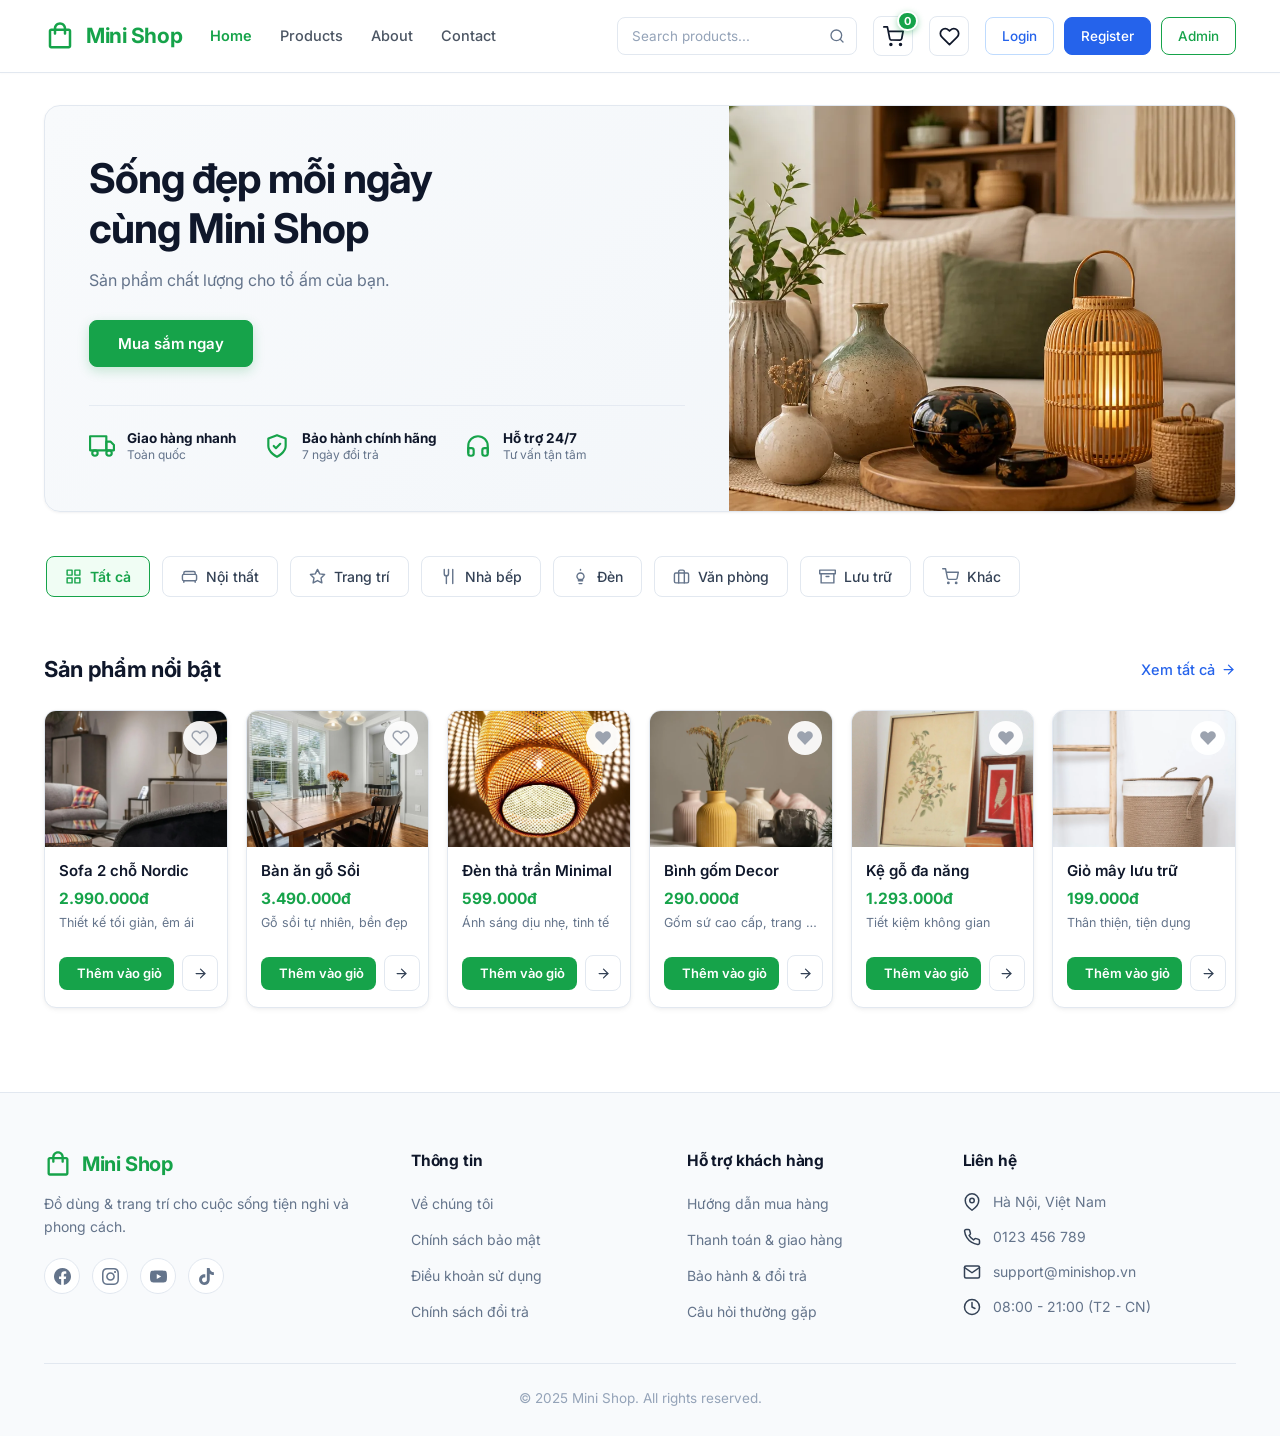
==== commit cecb17fb: "update version 2" ====
--- a/index.html
+++ b/index.html
@@ -19,6 +19,7 @@
   <link rel="stylesheet" href="css/header.css">
   <link rel="stylesheet" href="css/footer.css">
   <link rel="stylesheet" href="css/home.css">
+  <link rel="stylesheet" href="css/wishlist.css">
 </head>
 <body>
 
@@ -55,6 +56,22 @@
             <line x1="21" y1="21" x2="16.65" y2="16.65"></line>
           </svg>
         </form>
+
+        <!-- Cart & Wishlist icons -->
+        <a href="cart.html" class="header-cart-btn" aria-label="Giỏ hàng Mini Shop" title="Xem giỏ hàng">
+          <svg class="cart-icon" viewBox="0 0 24 24" width="21" height="21" fill="none" stroke="currentColor" stroke-width="2" stroke-linecap="round" stroke-linejoin="round">
+            <circle cx="9" cy="21" r="1"></circle>
+            <circle cx="20" cy="21" r="1"></circle>
+            <path d="M1 1h4l2.68 13.39a2 2 0 0 0 2 1.61h9.72a2 2 0 0 0 2-1.61L23 6H6"></path>
+          </svg>
+          <span class="cart-badge" id="cartBadge">0</span>
+        </a>
+        <a href="wishlist.html" class="header-wish-btn" aria-label="Yêu thích" title="Xem yêu thích">
+          <svg viewBox="0 0 24 24" width="21" height="21" fill="none" stroke="currentColor" stroke-width="2" stroke-linecap="round" stroke-linejoin="round">
+            <path d="M20.84 4.61a5.5 5.5 0 0 0-7.78 0L12 5.67l-1.06-1.06a5.5 5.5 0 0 0-7.78 7.78l1.06 1.06L12 21.23l7.78-7.78 1.06-1.06a5.5 5.5 0 0 0 0-7.78z"></path>
+          </svg>
+          <span class="wishlist-badge" id="wishlistHeaderBadge">0</span>
+        </a>
 
         <div class="auth-group">
           <a href="login.html" class="btn btn-outline-blue">Login</a>
@@ -267,40 +284,67 @@
           <article class="product-card" data-category="noi-that">
             <div class="product-image-wrap">
               <img src="assets/images/products/noi-that-gia-dung/sofa-phong-khach.webp" alt="Sofa 2 chỗ Nordic" class="product-img" loading="lazy">
+              <button class="btn-wishlist" data-wishlist-btn data-id="sofa-nordic"
+                data-name="Sofa 2 chỗ Nordic" data-price="2990000"
+                data-image="assets/images/products/noi-that-gia-dung/sofa-phong-khach.webp"
+                data-category="Nội thất" aria-label="Yêu thích" title="Thêm vào yêu thích">
+                <svg viewBox="0 0 24 24" fill="none" stroke="currentColor" stroke-width="2" stroke-linecap="round" stroke-linejoin="round"><path d="M20.84 4.61a5.5 5.5 0 0 0-7.78 0L12 5.67l-1.06-1.06a5.5 5.5 0 0 0-7.78 7.78l1.06 1.06L12 21.23l7.78-7.78 1.06-1.06a5.5 5.5 0 0 0 0-7.78z"></path></svg>
+              </button>
             </div>
             <div class="product-info">
               <h3 class="product-name" title="Sofa 2 chỗ Nordic">Sofa 2 chỗ Nordic</h3>
               <div class="product-card-price">2.990.000đ</div>
               <p class="product-desc">Thiết kế tối giản, êm ái</p>
               <div class="product-card-footer">
-                <a href="product-detail.html?id=sofa-nordic" class="btn-card-action">
-                  <span>Xem chi tiết</span>
-                  <svg viewBox="0 0 24 24" width="15" height="15" fill="none" stroke="currentColor" stroke-width="2" stroke-linecap="round" stroke-linejoin="round">
-                    <line x1="5" y1="12" x2="19" y2="12"></line>
-                    <polyline points="12 5 19 12 12 19"></polyline>
-                  </svg>
-                </a>
-              </div>
-            </div>
-          </article>
-
-          <!-- Sản phẩm 2: Bàn ăn gỗ Sồi -->
+                <div class="product-card-actions">
+                  <button class="btn-card-cart" data-id="sofa-nordic" aria-label="Thêm vào giỏ">
+                    <svg viewBox="0 0 24 24" width="15" height="15" fill="none" stroke="currentColor" stroke-width="2" stroke-linecap="round" stroke-linejoin="round">
+                      <circle cx="9" cy="21" r="1"></circle><circle cx="20" cy="21" r="1"></circle>
+                      <path d="M1 1h4l2.68 13.39a2 2 0 0 0 2 1.61h9.72a2 2 0 0 0 2-1.61L23 6H6"></path>
+                    </svg>
+                    <span>Thêm vào giỏ</span>
+                  </button>
+                  <a href="product-detail.html?id=sofa-nordic" class="btn-card-detail" aria-label="Xem chi tiết">
+                    <svg viewBox="0 0 24 24" width="15" height="15" fill="none" stroke="currentColor" stroke-width="2" stroke-linecap="round" stroke-linejoin="round">
+                      <line x1="5" y1="12" x2="19" y2="12"></line>
+                      <polyline points="12 5 19 12 12 19"></polyline>
+                    </svg>
+                  </a>
+                </div>
+              </div>
+            </div>
+          </article>
+
           <article class="product-card" data-category="noi-that nha-bep">
             <div class="product-image-wrap">
               <img src="assets/images/products/noi-that-gia-dung/bo-ban-an-go.webp" alt="Bàn ăn gỗ Sồi" class="product-img" loading="lazy">
+              <button class="btn-wishlist" data-wishlist-btn data-id="ban-an-go-soi"
+                data-name="Bàn ăn gỗ Sồi" data-price="3490000"
+                data-image="assets/images/products/noi-that-gia-dung/bo-ban-an-go.webp"
+                data-category="Nội thất" aria-label="Yêu thích" title="Thêm vào yêu thích">
+                <svg viewBox="0 0 24 24" fill="none" stroke="currentColor" stroke-width="2" stroke-linecap="round" stroke-linejoin="round"><path d="M20.84 4.61a5.5 5.5 0 0 0-7.78 0L12 5.67l-1.06-1.06a5.5 5.5 0 0 0-7.78 7.78l1.06 1.06L12 21.23l7.78-7.78 1.06-1.06a5.5 5.5 0 0 0 0-7.78z"></path></svg>
+              </button>
             </div>
             <div class="product-info">
               <h3 class="product-name" title="Bàn ăn gỗ Sồi">Bàn ăn gỗ Sồi</h3>
               <div class="product-card-price">3.490.000đ</div>
               <p class="product-desc">Gỗ sồi tự nhiên, bền đẹp</p>
               <div class="product-card-footer">
-                <a href="product-detail.html?id=ban-an-go-soi" class="btn-card-action">
-                  <span>Xem chi tiết</span>
-                  <svg viewBox="0 0 24 24" width="15" height="15" fill="none" stroke="currentColor" stroke-width="2" stroke-linecap="round" stroke-linejoin="round">
-                    <line x1="5" y1="12" x2="19" y2="12"></line>
-                    <polyline points="12 5 19 12 12 19"></polyline>
-                  </svg>
-                </a>
+                <div class="product-card-actions">
+                  <button class="btn-card-cart" data-id="ban-an-go-soi" aria-label="Thêm vào giỏ">
+                    <svg viewBox="0 0 24 24" width="15" height="15" fill="none" stroke="currentColor" stroke-width="2" stroke-linecap="round" stroke-linejoin="round">
+                      <circle cx="9" cy="21" r="1"></circle><circle cx="20" cy="21" r="1"></circle>
+                      <path d="M1 1h4l2.68 13.39a2 2 0 0 0 2 1.61h9.72a2 2 0 0 0 2-1.61L23 6H6"></path>
+                    </svg>
+                    <span>Thêm vào giỏ</span>
+                  </button>
+                  <a href="product-detail.html?id=ban-an-go-soi" class="btn-card-detail" aria-label="Xem chi tiết">
+                    <svg viewBox="0 0 24 24" width="15" height="15" fill="none" stroke="currentColor" stroke-width="2" stroke-linecap="round" stroke-linejoin="round">
+                      <line x1="5" y1="12" x2="19" y2="12"></line>
+                      <polyline points="12 5 19 12 12 19"></polyline>
+                    </svg>
+                  </a>
+                </div>
               </div>
             </div>
           </article>
@@ -309,19 +353,29 @@
           <article class="product-card" data-category="den trang-tri">
             <div class="product-image-wrap">
               <img src="assets/images/products/do-my-nghe/den-tre-thu-cong.webp" alt="Đèn thả trần Minimal" class="product-img" loading="lazy">
+            
+              <button class="btn-wishlist" data-wishlist-btn data-id="den-tha-minimal" data-name="Đèn thả trần Minimal" data-price="599000" data-image="assets/images/products/do-my-nghe/den-tre-thu-cong.webp" data-category="Đèn chiếu sáng" aria-label="Thêm vào yêu thích" title="Thêm vào yêu thích" aria-pressed="false"><svg viewBox="0 0 24 24" width="18" height="18" fill="currentColor"><path d="M20.84 4.61a5.5 5.5 0 0 0-7.78 0L12 5.67l-1.06-1.06a5.5 5.5 0 0 0-7.78 7.78l1.06 1.06L12 21.23l7.78-7.78 1.06-1.06a5.5 5.5 0 0 0 0-7.78z"></path></svg></button>
             </div>
             <div class="product-info">
               <h3 class="product-name" title="Đèn thả trần Minimal">Đèn thả trần Minimal</h3>
               <div class="product-card-price">599.000đ</div>
               <p class="product-desc">Ánh sáng dịu nhẹ, tinh tế</p>
               <div class="product-card-footer">
-                <a href="product-detail.html?id=den-tha-minimal" class="btn-card-action">
-                  <span>Xem chi tiết</span>
-                  <svg viewBox="0 0 24 24" width="15" height="15" fill="none" stroke="currentColor" stroke-width="2" stroke-linecap="round" stroke-linejoin="round">
-                    <line x1="5" y1="12" x2="19" y2="12"></line>
-                    <polyline points="12 5 19 12 12 19"></polyline>
-                  </svg>
-                </a>
+                <div class="product-card-actions">
+                  <button class="btn-card-cart" data-id="den-tha-minimal" aria-label="Thêm vào giỏ">
+                    <svg viewBox="0 0 24 24" width="15" height="15" fill="none" stroke="currentColor" stroke-width="2" stroke-linecap="round" stroke-linejoin="round">
+                      <circle cx="9" cy="21" r="1"></circle><circle cx="20" cy="21" r="1"></circle>
+                      <path d="M1 1h4l2.68 13.39a2 2 0 0 0 2 1.61h9.72a2 2 0 0 0 2-1.61L23 6H6"></path>
+                    </svg>
+                    <span>Thêm vào giỏ</span>
+                  </button>
+                  <a href="product-detail.html?id=den-tha-minimal" class="btn-card-detail" aria-label="Xem chi tiết">
+                    <svg viewBox="0 0 24 24" width="15" height="15" fill="none" stroke="currentColor" stroke-width="2" stroke-linecap="round" stroke-linejoin="round">
+                      <line x1="5" y1="12" x2="19" y2="12"></line>
+                      <polyline points="12 5 19 12 12 19"></polyline>
+                    </svg>
+                  </a>
+                </div>
               </div>
             </div>
           </article>
@@ -330,19 +384,29 @@
           <article class="product-card" data-category="trang-tri">
             <div class="product-image-wrap">
               <img src="assets/images/products/do-my-nghe/binh-gom-trang-tri.webp" alt="Bình gốm Decor" class="product-img" loading="lazy">
+            
+              <button class="btn-wishlist" data-wishlist-btn data-id="binh-gom-decor" data-name="Bình gốm Decor" data-price="290000" data-image="assets/images/products/do-my-nghe/binh-gom-trang-tri.webp" data-category="Gốm sứ" aria-label="Thêm vào yêu thích" title="Thêm vào yêu thích" aria-pressed="false"><svg viewBox="0 0 24 24" width="18" height="18" fill="currentColor"><path d="M20.84 4.61a5.5 5.5 0 0 0-7.78 0L12 5.67l-1.06-1.06a5.5 5.5 0 0 0-7.78 7.78l1.06 1.06L12 21.23l7.78-7.78 1.06-1.06a5.5 5.5 0 0 0 0-7.78z"></path></svg></button>
             </div>
             <div class="product-info">
               <h3 class="product-name" title="Bình gốm Decor">Bình gốm Decor</h3>
               <div class="product-card-price">290.000đ</div>
               <p class="product-desc">Gốm sứ cao cấp, trang nhã</p>
               <div class="product-card-footer">
-                <a href="product-detail.html?id=binh-gom-decor" class="btn-card-action">
-                  <span>Xem chi tiết</span>
-                  <svg viewBox="0 0 24 24" width="15" height="15" fill="none" stroke="currentColor" stroke-width="2" stroke-linecap="round" stroke-linejoin="round">
-                    <line x1="5" y1="12" x2="19" y2="12"></line>
-                    <polyline points="12 5 19 12 12 19"></polyline>
-                  </svg>
-                </a>
+                <div class="product-card-actions">
+                  <button class="btn-card-cart" data-id="binh-gom-decor" aria-label="Thêm vào giỏ">
+                    <svg viewBox="0 0 24 24" width="15" height="15" fill="none" stroke="currentColor" stroke-width="2" stroke-linecap="round" stroke-linejoin="round">
+                      <circle cx="9" cy="21" r="1"></circle><circle cx="20" cy="21" r="1"></circle>
+                      <path d="M1 1h4l2.68 13.39a2 2 0 0 0 2 1.61h9.72a2 2 0 0 0 2-1.61L23 6H6"></path>
+                    </svg>
+                    <span>Thêm vào giỏ</span>
+                  </button>
+                  <a href="product-detail.html?id=binh-gom-decor" class="btn-card-detail" aria-label="Xem chi tiết">
+                    <svg viewBox="0 0 24 24" width="15" height="15" fill="none" stroke="currentColor" stroke-width="2" stroke-linecap="round" stroke-linejoin="round">
+                      <line x1="5" y1="12" x2="19" y2="12"></line>
+                      <polyline points="12 5 19 12 12 19"></polyline>
+                    </svg>
+                  </a>
+                </div>
               </div>
             </div>
           </article>
@@ -351,19 +415,29 @@
           <article class="product-card" data-category="noi-that luu-tru van-phong">
             <div class="product-image-wrap">
               <img src="assets/images/products/noi-that-gia-dung/ke-go-trang-tri.webp" alt="Kệ gỗ đa năng" class="product-img" loading="lazy">
+            
+              <button class="btn-wishlist" data-wishlist-btn data-id="ke-go-da-nang" data-name="Kệ gỗ đa năng" data-price="1293000" data-image="assets/images/products/noi-that-gia-dung/ke-go-trang-tri.webp" data-category="Nội thất" aria-label="Thêm vào yêu thích" title="Thêm vào yêu thích" aria-pressed="false"><svg viewBox="0 0 24 24" width="18" height="18" fill="currentColor"><path d="M20.84 4.61a5.5 5.5 0 0 0-7.78 0L12 5.67l-1.06-1.06a5.5 5.5 0 0 0-7.78 7.78l1.06 1.06L12 21.23l7.78-7.78 1.06-1.06a5.5 5.5 0 0 0 0-7.78z"></path></svg></button>
             </div>
             <div class="product-info">
               <h3 class="product-name" title="Kệ gỗ đa năng">Kệ gỗ đa năng</h3>
               <div class="product-card-price">1.293.000đ</div>
               <p class="product-desc">Tiết kiệm không gian</p>
               <div class="product-card-footer">
-                <a href="product-detail.html?id=ke-go-da-nang" class="btn-card-action">
-                  <span>Xem chi tiết</span>
-                  <svg viewBox="0 0 24 24" width="15" height="15" fill="none" stroke="currentColor" stroke-width="2" stroke-linecap="round" stroke-linejoin="round">
-                    <line x1="5" y1="12" x2="19" y2="12"></line>
-                    <polyline points="12 5 19 12 12 19"></polyline>
-                  </svg>
-                </a>
+                <div class="product-card-actions">
+                  <button class="btn-card-cart" data-id="ke-go-da-nang" aria-label="Thêm vào giỏ">
+                    <svg viewBox="0 0 24 24" width="15" height="15" fill="none" stroke="currentColor" stroke-width="2" stroke-linecap="round" stroke-linejoin="round">
+                      <circle cx="9" cy="21" r="1"></circle><circle cx="20" cy="21" r="1"></circle>
+                      <path d="M1 1h4l2.68 13.39a2 2 0 0 0 2 1.61h9.72a2 2 0 0 0 2-1.61L23 6H6"></path>
+                    </svg>
+                    <span>Thêm vào giỏ</span>
+                  </button>
+                  <a href="product-detail.html?id=ke-go-da-nang" class="btn-card-detail" aria-label="Xem chi tiết">
+                    <svg viewBox="0 0 24 24" width="15" height="15" fill="none" stroke="currentColor" stroke-width="2" stroke-linecap="round" stroke-linejoin="round">
+                      <line x1="5" y1="12" x2="19" y2="12"></line>
+                      <polyline points="12 5 19 12 12 19"></polyline>
+                    </svg>
+                  </a>
+                </div>
               </div>
             </div>
           </article>
@@ -372,19 +446,29 @@
           <article class="product-card" data-category="luu-tru trang-tri">
             <div class="product-image-wrap">
               <img src="assets/images/products/do-thu-cong/gio-may-dan.webp" alt="Giỏ mây lưu trữ" class="product-img" loading="lazy">
+            
+              <button class="btn-wishlist" data-wishlist-btn data-id="gio-may-luu-tru" data-name="Giỏ mây lưu trữ" data-price="199000" data-image="assets/images/products/do-thu-cong/gio-may-dan.webp" data-category="Mây tre đan" aria-label="Thêm vào yêu thích" title="Thêm vào yêu thích" aria-pressed="false"><svg viewBox="0 0 24 24" width="18" height="18" fill="currentColor"><path d="M20.84 4.61a5.5 5.5 0 0 0-7.78 0L12 5.67l-1.06-1.06a5.5 5.5 0 0 0-7.78 7.78l1.06 1.06L12 21.23l7.78-7.78 1.06-1.06a5.5 5.5 0 0 0 0-7.78z"></path></svg></button>
             </div>
             <div class="product-info">
               <h3 class="product-name" title="Giỏ mây lưu trữ">Giỏ mây lưu trữ</h3>
               <div class="product-card-price">199.000đ</div>
               <p class="product-desc">Thân thiện, tiện dụng</p>
               <div class="product-card-footer">
-                <a href="product-detail.html?id=gio-may-luu-tru" class="btn-card-action">
-                  <span>Xem chi tiết</span>
-                  <svg viewBox="0 0 24 24" width="15" height="15" fill="none" stroke="currentColor" stroke-width="2" stroke-linecap="round" stroke-linejoin="round">
-                    <line x1="5" y1="12" x2="19" y2="12"></line>
-                    <polyline points="12 5 19 12 12 19"></polyline>
-                  </svg>
-                </a>
+                <div class="product-card-actions">
+                  <button class="btn-card-cart" data-id="gio-may-luu-tru" aria-label="Thêm vào giỏ">
+                    <svg viewBox="0 0 24 24" width="15" height="15" fill="none" stroke="currentColor" stroke-width="2" stroke-linecap="round" stroke-linejoin="round">
+                      <circle cx="9" cy="21" r="1"></circle><circle cx="20" cy="21" r="1"></circle>
+                      <path d="M1 1h4l2.68 13.39a2 2 0 0 0 2 1.61h9.72a2 2 0 0 0 2-1.61L23 6H6"></path>
+                    </svg>
+                    <span>Thêm vào giỏ</span>
+                  </button>
+                  <a href="product-detail.html?id=gio-may-luu-tru" class="btn-card-detail" aria-label="Xem chi tiết">
+                    <svg viewBox="0 0 24 24" width="15" height="15" fill="none" stroke="currentColor" stroke-width="2" stroke-linecap="round" stroke-linejoin="round">
+                      <line x1="5" y1="12" x2="19" y2="12"></line>
+                      <polyline points="12 5 19 12 12 19"></polyline>
+                    </svg>
+                  </a>
+                </div>
               </div>
             </div>
           </article>
@@ -393,19 +477,29 @@
           <article class="product-card" data-category="trang-tri" style="display: none;">
             <div class="product-image-wrap">
               <img src="assets/images/products/do-thu-cong/tranh-treo-macrame.webp" alt="Tranh treo Macrame" class="product-img" loading="lazy">
+            
+              <button class="btn-wishlist" data-wishlist-btn data-id="tranh-macrame" data-name="Tranh treo tường Macrame" data-price="350000" data-image="assets/images/products/do-thu-cong/tranh-treo-macrame.webp" data-category="Đồ thủ công" aria-label="Thêm vào yêu thích" title="Thêm vào yêu thích" aria-pressed="false"><svg viewBox="0 0 24 24" width="18" height="18" fill="currentColor"><path d="M20.84 4.61a5.5 5.5 0 0 0-7.78 0L12 5.67l-1.06-1.06a5.5 5.5 0 0 0-7.78 7.78l1.06 1.06L12 21.23l7.78-7.78 1.06-1.06a5.5 5.5 0 0 0 0-7.78z"></path></svg></button>
             </div>
             <div class="product-info">
               <h3 class="product-name" title="Tranh treo Macrame">Tranh treo Macrame</h3>
               <div class="product-card-price">350.000đ</div>
               <p class="product-desc">Sợi cotton đan tay tinh xảo</p>
               <div class="product-card-footer">
-                <a href="product-detail.html?id=tranh-macrame" class="btn-card-action">
-                  <span>Xem chi tiết</span>
-                  <svg viewBox="0 0 24 24" width="15" height="15" fill="none" stroke="currentColor" stroke-width="2" stroke-linecap="round" stroke-linejoin="round">
-                    <line x1="5" y1="12" x2="19" y2="12"></line>
-                    <polyline points="12 5 19 12 12 19"></polyline>
-                  </svg>
-                </a>
+                <div class="product-card-actions">
+                  <button class="btn-card-cart" data-id="tranh-macrame" aria-label="Thêm vào giỏ">
+                    <svg viewBox="0 0 24 24" width="15" height="15" fill="none" stroke="currentColor" stroke-width="2" stroke-linecap="round" stroke-linejoin="round">
+                      <circle cx="9" cy="21" r="1"></circle><circle cx="20" cy="21" r="1"></circle>
+                      <path d="M1 1h4l2.68 13.39a2 2 0 0 0 2 1.61h9.72a2 2 0 0 0 2-1.61L23 6H6"></path>
+                    </svg>
+                    <span>Thêm vào giỏ</span>
+                  </button>
+                  <a href="product-detail.html?id=tranh-macrame" class="btn-card-detail" aria-label="Xem chi tiết">
+                    <svg viewBox="0 0 24 24" width="15" height="15" fill="none" stroke="currentColor" stroke-width="2" stroke-linecap="round" stroke-linejoin="round">
+                      <line x1="5" y1="12" x2="19" y2="12"></line>
+                      <polyline points="12 5 19 12 12 19"></polyline>
+                    </svg>
+                  </a>
+                </div>
               </div>
             </div>
           </article>
@@ -413,19 +507,29 @@
           <article class="product-card" data-category="nha-bep" style="display: none;">
             <div class="product-image-wrap">
               <img src="assets/images/products/do-thu-cong/khay-go-hoa-van.webp" alt="Khay gỗ hoa văn" class="product-img" loading="lazy">
+            
+              <button class="btn-wishlist" data-wishlist-btn data-id="khay-go-hoa-van" data-name="Khay gỗ chạm khắc hoa văn" data-price="220000" data-image="assets/images/products/do-thu-cong/khay-go-hoa-van.webp" data-category="Đồ thủ công" aria-label="Thêm vào yêu thích" title="Thêm vào yêu thích" aria-pressed="false"><svg viewBox="0 0 24 24" width="18" height="18" fill="currentColor"><path d="M20.84 4.61a5.5 5.5 0 0 0-7.78 0L12 5.67l-1.06-1.06a5.5 5.5 0 0 0-7.78 7.78l1.06 1.06L12 21.23l7.78-7.78 1.06-1.06a5.5 5.5 0 0 0 0-7.78z"></path></svg></button>
             </div>
             <div class="product-info">
               <h3 class="product-name" title="Khay gỗ hoa văn">Khay gỗ hoa văn</h3>
               <div class="product-card-price">240.000đ</div>
               <p class="product-desc">Gỗ tần bì chạm khắc vintage</p>
               <div class="product-card-footer">
-                <a href="product-detail.html?id=khay-go-hoa-van" class="btn-card-action">
-                  <span>Xem chi tiết</span>
-                  <svg viewBox="0 0 24 24" width="15" height="15" fill="none" stroke="currentColor" stroke-width="2" stroke-linecap="round" stroke-linejoin="round">
-                    <line x1="5" y1="12" x2="19" y2="12"></line>
-                    <polyline points="12 5 19 12 12 19"></polyline>
-                  </svg>
-                </a>
+                <div class="product-card-actions">
+                  <button class="btn-card-cart" data-id="khay-go-hoa-van" aria-label="Thêm vào giỏ">
+                    <svg viewBox="0 0 24 24" width="15" height="15" fill="none" stroke="currentColor" stroke-width="2" stroke-linecap="round" stroke-linejoin="round">
+                      <circle cx="9" cy="21" r="1"></circle><circle cx="20" cy="21" r="1"></circle>
+                      <path d="M1 1h4l2.68 13.39a2 2 0 0 0 2 1.61h9.72a2 2 0 0 0 2-1.61L23 6H6"></path>
+                    </svg>
+                    <span>Thêm vào giỏ</span>
+                  </button>
+                  <a href="product-detail.html?id=khay-go-hoa-van" class="btn-card-detail" aria-label="Xem chi tiết">
+                    <svg viewBox="0 0 24 24" width="15" height="15" fill="none" stroke="currentColor" stroke-width="2" stroke-linecap="round" stroke-linejoin="round">
+                      <line x1="5" y1="12" x2="19" y2="12"></line>
+                      <polyline points="12 5 19 12 12 19"></polyline>
+                    </svg>
+                  </a>
+                </div>
               </div>
             </div>
           </article>
@@ -433,19 +537,29 @@
           <article class="product-card" data-category="den" style="display: none;">
             <div class="product-image-wrap">
               <img src="assets/images/products/do-my-nghe/den-long-tre.webp" alt="Đèn lồng tre nghệ thuật" class="product-img" loading="lazy">
+            
+              <button class="btn-wishlist" data-wishlist-btn data-id="den-long-tre" data-name="Đèn lồng tre thủ công" data-price="280000" data-image="assets/images/products/do-my-nghe/den-long-tre.webp" data-category="Mây tre đan" aria-label="Thêm vào yêu thích" title="Thêm vào yêu thích" aria-pressed="false"><svg viewBox="0 0 24 24" width="18" height="18" fill="currentColor"><path d="M20.84 4.61a5.5 5.5 0 0 0-7.78 0L12 5.67l-1.06-1.06a5.5 5.5 0 0 0-7.78 7.78l1.06 1.06L12 21.23l7.78-7.78 1.06-1.06a5.5 5.5 0 0 0 0-7.78z"></path></svg></button>
             </div>
             <div class="product-info">
               <h3 class="product-name" title="Đèn lồng tre nghệ thuật">Đèn lồng tre thủ công</h3>
               <div class="product-card-price">480.000đ</div>
               <p class="product-desc">Nan tre uốn thủ công truyền thống</p>
               <div class="product-card-footer">
-                <a href="product-detail.html?id=den-long-tre" class="btn-card-action">
-                  <span>Xem chi tiết</span>
-                  <svg viewBox="0 0 24 24" width="15" height="15" fill="none" stroke="currentColor" stroke-width="2" stroke-linecap="round" stroke-linejoin="round">
-                    <line x1="5" y1="12" x2="19" y2="12"></line>
-                    <polyline points="12 5 19 12 12 19"></polyline>
-                  </svg>
-                </a>
+                <div class="product-card-actions">
+                  <button class="btn-card-cart" data-id="den-long-tre" aria-label="Thêm vào giỏ">
+                    <svg viewBox="0 0 24 24" width="15" height="15" fill="none" stroke="currentColor" stroke-width="2" stroke-linecap="round" stroke-linejoin="round">
+                      <circle cx="9" cy="21" r="1"></circle><circle cx="20" cy="21" r="1"></circle>
+                      <path d="M1 1h4l2.68 13.39a2 2 0 0 0 2 1.61h9.72a2 2 0 0 0 2-1.61L23 6H6"></path>
+                    </svg>
+                    <span>Thêm vào giỏ</span>
+                  </button>
+                  <a href="product-detail.html?id=den-long-tre" class="btn-card-detail" aria-label="Xem chi tiết">
+                    <svg viewBox="0 0 24 24" width="15" height="15" fill="none" stroke="currentColor" stroke-width="2" stroke-linecap="round" stroke-linejoin="round">
+                      <line x1="5" y1="12" x2="19" y2="12"></line>
+                      <polyline points="12 5 19 12 12 19"></polyline>
+                    </svg>
+                  </a>
+                </div>
               </div>
             </div>
           </article>
@@ -453,19 +567,29 @@
           <article class="product-card" data-category="van-phong" style="display: none;">
             <div class="product-image-wrap">
               <img src="assets/images/products/noi-that-gia-dung/chau-cay-de-ban.webp" alt="Chậu cây gốm để bàn" class="product-img" loading="lazy">
+            
+              <button class="btn-wishlist" data-wishlist-btn data-id="chau-cay-de-ban" data-name="Chậu gốm cây để bàn" data-price="150000" data-image="assets/images/products/noi-that-gia-dung/chau-cay-de-ban.webp" data-category="Gốm sứ" aria-label="Thêm vào yêu thích" title="Thêm vào yêu thích" aria-pressed="false"><svg viewBox="0 0 24 24" width="18" height="18" fill="currentColor"><path d="M20.84 4.61a5.5 5.5 0 0 0-7.78 0L12 5.67l-1.06-1.06a5.5 5.5 0 0 0-7.78 7.78l1.06 1.06L12 21.23l7.78-7.78 1.06-1.06a5.5 5.5 0 0 0 0-7.78z"></path></svg></button>
             </div>
             <div class="product-info">
               <h3 class="product-name" title="Chậu cây để bàn">Chậu cây gốm để bàn</h3>
               <div class="product-card-price">185.000đ</div>
               <p class="product-desc">Men gốm mờ, kèm đĩa lót gỗ</p>
               <div class="product-card-footer">
-                <a href="product-detail.html?id=chau-cay-de-ban" class="btn-card-action">
-                  <span>Xem chi tiết</span>
-                  <svg viewBox="0 0 24 24" width="15" height="15" fill="none" stroke="currentColor" stroke-width="2" stroke-linecap="round" stroke-linejoin="round">
-                    <line x1="5" y1="12" x2="19" y2="12"></line>
-                    <polyline points="12 5 19 12 12 19"></polyline>
-                  </svg>
-                </a>
+                <div class="product-card-actions">
+                  <button class="btn-card-cart" data-id="chau-cay-de-ban" aria-label="Thêm vào giỏ">
+                    <svg viewBox="0 0 24 24" width="15" height="15" fill="none" stroke="currentColor" stroke-width="2" stroke-linecap="round" stroke-linejoin="round">
+                      <circle cx="9" cy="21" r="1"></circle><circle cx="20" cy="21" r="1"></circle>
+                      <path d="M1 1h4l2.68 13.39a2 2 0 0 0 2 1.61h9.72a2 2 0 0 0 2-1.61L23 6H6"></path>
+                    </svg>
+                    <span>Thêm vào giỏ</span>
+                  </button>
+                  <a href="product-detail.html?id=chau-cay-de-ban" class="btn-card-detail" aria-label="Xem chi tiết">
+                    <svg viewBox="0 0 24 24" width="15" height="15" fill="none" stroke="currentColor" stroke-width="2" stroke-linecap="round" stroke-linejoin="round">
+                      <line x1="5" y1="12" x2="19" y2="12"></line>
+                      <polyline points="12 5 19 12 12 19"></polyline>
+                    </svg>
+                  </a>
+                </div>
               </div>
             </div>
           </article>
@@ -473,19 +597,29 @@
           <article class="product-card" data-category="khac" style="display: none;">
             <div class="product-image-wrap">
               <img src="assets/images/products/do-my-nghe/hop-son-mai.webp" alt="Hộp sơn mài thủ công" class="product-img" loading="lazy">
+            
+              <button class="btn-wishlist" data-wishlist-btn data-id="hop-son-mai" data-name="Hộp sơn mài trang trí" data-price="450000" data-image="assets/images/products/do-my-nghe/hop-son-mai.webp" data-category="Đồ mỹ nghệ" aria-label="Thêm vào yêu thích" title="Thêm vào yêu thích" aria-pressed="false"><svg viewBox="0 0 24 24" width="18" height="18" fill="currentColor"><path d="M20.84 4.61a5.5 5.5 0 0 0-7.78 0L12 5.67l-1.06-1.06a5.5 5.5 0 0 0-7.78 7.78l1.06 1.06L12 21.23l7.78-7.78 1.06-1.06a5.5 5.5 0 0 0 0-7.78z"></path></svg></button>
             </div>
             <div class="product-info">
               <h3 class="product-name" title="Hộp sơn mài thủ công">Hộp sơn mài cao cấp</h3>
               <div class="product-card-price">650.000đ</div>
               <p class="product-desc">Kỹ nghệ sơn mài truyền thống</p>
               <div class="product-card-footer">
-                <a href="product-detail.html?id=hop-son-mai" class="btn-card-action">
-                  <span>Xem chi tiết</span>
-                  <svg viewBox="0 0 24 24" width="15" height="15" fill="none" stroke="currentColor" stroke-width="2" stroke-linecap="round" stroke-linejoin="round">
-                    <line x1="5" y1="12" x2="19" y2="12"></line>
-                    <polyline points="12 5 19 12 12 19"></polyline>
-                  </svg>
-                </a>
+                <div class="product-card-actions">
+                  <button class="btn-card-cart" data-id="hop-son-mai" aria-label="Thêm vào giỏ">
+                    <svg viewBox="0 0 24 24" width="15" height="15" fill="none" stroke="currentColor" stroke-width="2" stroke-linecap="round" stroke-linejoin="round">
+                      <circle cx="9" cy="21" r="1"></circle><circle cx="20" cy="21" r="1"></circle>
+                      <path d="M1 1h4l2.68 13.39a2 2 0 0 0 2 1.61h9.72a2 2 0 0 0 2-1.61L23 6H6"></path>
+                    </svg>
+                    <span>Thêm vào giỏ</span>
+                  </button>
+                  <a href="product-detail.html?id=hop-son-mai" class="btn-card-detail" aria-label="Xem chi tiết">
+                    <svg viewBox="0 0 24 24" width="15" height="15" fill="none" stroke="currentColor" stroke-width="2" stroke-linecap="round" stroke-linejoin="round">
+                      <line x1="5" y1="12" x2="19" y2="12"></line>
+                      <polyline points="12 5 19 12 12 19"></polyline>
+                    </svg>
+                  </a>
+                </div>
               </div>
             </div>
           </article>
@@ -608,6 +742,8 @@
   </footer>
 
   <!-- Scripts: Hệ thống linh kiện dùng chung & Logic trang chủ -->
+  <script src="js/cart.js"></script>
+  <script src="js/wishlist.js"></script>
   <script src="js/components.js"></script>
   <script src="js/home.js"></script>
 </body>
--- a/css/header.css
+++ b/css/header.css
@@ -187,6 +187,64 @@
   background-color: var(--color-primary-light);
   padding: 2px 8px;
   border-radius: var(--radius-full);
+}
+
+/* Biểu tượng Yêu thích trên Header */
+.header-wish-btn {
+  position: relative;
+  display: inline-flex;
+  align-items: center;
+  justify-content: center;
+  width: 40px;
+  height: 40px;
+  color: var(--color-text-title);
+  background-color: #ffffff;
+  border: 1px solid var(--color-border);
+  border-radius: var(--radius-md);
+  text-decoration: none;
+  transition: all var(--transition-fast);
+  flex-shrink: 0;
+}
+
+.header-wish-btn:hover {
+  color: #ef4444;
+  background-color: #fef2f2;
+  border-color: #fca5a5;
+}
+
+.header-wish-btn svg {
+  width: 21px;
+  height: 21px;
+  transition: transform var(--transition-fast);
+}
+
+.header-wish-btn:hover svg {
+  transform: scale(1.1);
+}
+
+/* Badge yêu thích */
+.wishlist-badge {
+  position: absolute;
+  top: -6px;
+  right: -6px;
+  min-width: 20px;
+  height: 20px;
+  padding: 0 5px;
+  font-size: 11px;
+  font-weight: 700;
+  display: none;
+  align-items: center;
+  justify-content: center;
+  color: #ffffff;
+  background-color: #ef4444;
+  border-radius: var(--radius-full);
+  border: 2px solid #ffffff;
+  box-shadow: 0 2px 6px rgba(239, 68, 68, 0.4);
+  pointer-events: none;
+}
+
+.wishlist-badge:not([style*="none"]) {
+  display: inline-flex;
 }
 
 /* Auth & Admin Buttons */
--- a/css/home.css
+++ b/css/home.css
@@ -407,3 +407,106 @@
     font-size: 19px;
   }
 }
+
+/* ========================================================
+   PRODUCT CARD ACTION BUTTONS (giỏ hàng + chi tiết + yêu thích)
+   ======================================================== */
+.product-card .product-image-wrap {
+  position: relative;
+  overflow: hidden;
+}
+
+.product-card .btn-wishlist {
+  position: absolute;
+  top: 10px;
+  right: 10px;
+  z-index: 3;
+  width: 34px;
+  height: 34px;
+  border-radius: 50%;
+  border: none;
+  background: rgba(255,255,255,0.92);
+  color: #9ca3af;
+  display: flex;
+  align-items: center;
+  justify-content: center;
+  cursor: pointer;
+  transition: color 0.2s, background 0.2s, transform 0.15s;
+  backdrop-filter: blur(4px);
+}
+
+.product-card .btn-wishlist:hover {
+  color: #ef4444;
+  background: #fff;
+  transform: scale(1.1);
+}
+
+.product-card .btn-wishlist.active {
+  color: #ef4444;
+  background: #fff;
+}
+
+.product-card .btn-wishlist.active svg path {
+  fill: #ef4444;
+  stroke: #ef4444;
+}
+
+.product-card-actions {
+  display: flex;
+  align-items: center;
+  gap: 8px;
+  width: 100%;
+  margin-top: 10px;
+}
+
+.btn-card-cart {
+  flex: 1;
+  display: inline-flex;
+  align-items: center;
+  justify-content: center;
+  gap: 6px;
+  padding: 9px 12px;
+  font-size: 13px;
+  font-weight: 600;
+  color: #fff;
+  background: var(--color-primary, #16a34a);
+  border: none;
+  border-radius: var(--radius-md, 8px);
+  cursor: pointer;
+  transition: background 0.18s, transform 0.1s;
+  font-family: var(--font-family-base, 'Inter', sans-serif);
+  white-space: nowrap;
+  line-height: 1;
+}
+
+.btn-card-cart:hover {
+  background: var(--color-primary-hover, #15803d);
+}
+
+.btn-card-cart:active {
+  transform: scale(0.97);
+}
+
+.btn-card-cart.added {
+  background: #15803d;
+}
+
+.btn-card-detail {
+  display: inline-flex;
+  align-items: center;
+  justify-content: center;
+  width: 36px;
+  height: 36px;
+  flex-shrink: 0;
+  border: 1.5px solid var(--color-border, #e5e7eb);
+  border-radius: var(--radius-md, 8px);
+  color: var(--color-text-body, #374151);
+  background: #fff;
+  text-decoration: none;
+  transition: border-color 0.18s, color 0.18s;
+}
+
+.btn-card-detail:hover {
+  border-color: var(--color-primary, #16a34a);
+  color: var(--color-primary, #16a34a);
+}
--- a/css/wishlist.css
+++ b/css/wishlist.css
@@ -0,0 +1,390 @@
+/* ================================================================
+   WISHLIST PAGE & SHARED HEART BUTTON STYLES
+   css/wishlist.css
+   ================================================================ */
+
+/* ---- Heart / Wishlist button trên thẻ sản phẩm ---- */
+.btn-wishlist {
+  display: inline-flex;
+  align-items: center;
+  justify-content: center;
+  width: 36px;
+  height: 36px;
+  border: 1px solid var(--color-border);
+  border-radius: var(--radius-md);
+  background: #ffffff;
+  color: var(--color-text-muted);
+  cursor: pointer;
+  transition: all var(--transition-fast);
+  flex-shrink: 0;
+  padding: 0;
+  font-family: var(--font-family-base);
+  position: relative;
+  z-index: 1;
+}
+
+.btn-wishlist svg {
+  width: 18px;
+  height: 18px;
+  transition: transform var(--transition-fast);
+}
+
+.btn-wishlist:hover {
+  border-color: #fca5a5;
+  color: #ef4444;
+  background: #fff1f2;
+}
+
+.btn-wishlist:hover svg {
+  transform: scale(1.15);
+}
+
+.btn-wishlist.active {
+  border-color: #ef4444;
+  color: #ef4444;
+  background: #fff1f2;
+}
+
+.btn-wishlist.active svg {
+  fill: #ef4444;
+}
+
+/* Heart pop animation */
+.btn-wishlist.active {
+  animation: heartPop 0.4s cubic-bezier(0.175, 0.885, 0.32, 1.275);
+}
+
+@keyframes heartPop {
+  0% { transform: scale(1); }
+  40% { transform: scale(1.3); }
+  70% { transform: scale(0.9); }
+  100% { transform: scale(1); }
+}
+
+/* ---- Wishlist button trong header ---- */
+.header-wish-btn {
+  position: relative;
+  display: inline-flex;
+  align-items: center;
+  justify-content: center;
+  width: 40px;
+  height: 40px;
+  color: var(--color-text-title);
+  background-color: #ffffff;
+  border: 1px solid var(--color-border);
+  border-radius: var(--radius-md);
+  text-decoration: none;
+  transition: all var(--transition-fast);
+  flex-shrink: 0;
+}
+
+.header-wish-btn:hover {
+  color: #ef4444;
+  background-color: #fff1f2;
+  border-color: #fca5a5;
+}
+
+.header-wish-btn .wishlist-badge {
+  position: absolute;
+  top: -6px;
+  right: -6px;
+  min-width: 20px;
+  height: 20px;
+  padding: 0 5px;
+  font-size: 11px;
+  font-weight: 700;
+  display: none;
+  align-items: center;
+  justify-content: center;
+  color: #ffffff;
+  background-color: #ef4444;
+  border-radius: var(--radius-full);
+  border: 2px solid #ffffff;
+  box-shadow: 0 2px 6px rgba(239, 68, 68, 0.4);
+  pointer-events: none;
+}
+
+.header-wish-btn .wishlist-badge[style*="display: "]:not([style*="none"]),
+.header-wish-btn .wishlist-badge:not([style*="none"]) {
+  display: inline-flex;
+}
+
+/* ---- Nút wishlist to trong detail page ---- */
+.btn-detail-wishlist {
+  display: inline-flex;
+  align-items: center;
+  justify-content: center;
+  gap: 8px;
+  padding: 0 20px;
+  height: 48px;
+  min-width: 140px;
+  border: 1.5px solid var(--color-border);
+  border-radius: var(--radius-md);
+  background: #ffffff;
+  color: var(--color-text-body);
+  font-size: 14px;
+  font-weight: 600;
+  font-family: var(--font-family-base);
+  cursor: pointer;
+  transition: all var(--transition-fast);
+}
+
+.btn-detail-wishlist svg {
+  width: 20px;
+  height: 20px;
+  color: var(--color-text-muted);
+  transition: all var(--transition-fast);
+  flex-shrink: 0;
+}
+
+.btn-detail-wishlist:hover {
+  border-color: #fca5a5;
+  color: #ef4444;
+  background: #fff1f2;
+}
+
+.btn-detail-wishlist:hover svg {
+  color: #ef4444;
+}
+
+.btn-detail-wishlist.active {
+  border-color: #ef4444;
+  background: #fff1f2;
+  color: #ef4444;
+}
+
+.btn-detail-wishlist.active svg {
+  fill: #ef4444;
+  color: #ef4444;
+}
+
+/* ---- Wishlist page items ---- */
+.wishlist-items-list {
+  display: flex;
+  flex-direction: column;
+  gap: 0;
+}
+
+.wishlist-item {
+  display: flex;
+  align-items: center;
+  gap: 20px;
+  padding: 20px 0;
+  border-bottom: 1px solid var(--color-border);
+}
+
+.wishlist-item:first-child {
+  padding-top: 0;
+}
+
+.wishlist-item-img-link {
+  flex-shrink: 0;
+  display: block;
+  text-decoration: none;
+}
+
+.wishlist-item-image {
+  width: 100px;
+  height: 100px;
+  border-radius: var(--radius-md);
+  overflow: hidden;
+  background: var(--color-bg-subtle);
+  border: 1px solid var(--color-border);
+}
+
+.wishlist-item-image img {
+  width: 100%;
+  height: 100%;
+  object-fit: cover;
+  display: block;
+  transition: transform var(--transition-normal);
+}
+
+.wishlist-item-img-link:hover .wishlist-item-image img {
+  transform: scale(1.05);
+}
+
+.wishlist-item-info {
+  flex: 1;
+  min-width: 0;
+  display: flex;
+  flex-direction: column;
+  gap: 6px;
+}
+
+.wishlist-item-name {
+  font-size: 1rem;
+  font-weight: 600;
+  color: var(--color-text-title);
+  text-decoration: none;
+  display: -webkit-box;
+  -webkit-line-clamp: 2;
+  -webkit-box-orient: vertical;
+  overflow: hidden;
+  transition: color var(--transition-fast);
+}
+
+.wishlist-item-name:hover {
+  color: var(--color-primary);
+}
+
+.wishlist-item-category {
+  font-size: 0.8rem;
+  color: var(--color-text-muted);
+}
+
+.wishlist-item-price {
+  font-size: 1.05rem;
+  font-weight: 700;
+  color: var(--color-primary);
+}
+
+.wishlist-item-actions {
+  display: flex;
+  flex-direction: column;
+  gap: 10px;
+  flex-shrink: 0;
+}
+
+.btn-add-to-cart-wish {
+  display: inline-flex;
+  align-items: center;
+  gap: 7px;
+  padding: 9px 18px;
+  font-size: 0.88rem;
+  font-weight: 600;
+  color: #fff;
+  background: var(--color-primary);
+  border: none;
+  border-radius: var(--radius-md);
+  cursor: pointer;
+  transition: background var(--transition-fast);
+  font-family: var(--font-family-base);
+  white-space: nowrap;
+}
+
+.btn-add-to-cart-wish:hover {
+  background: var(--color-primary-hover);
+}
+
+.btn-remove-wish {
+  display: inline-flex;
+  align-items: center;
+  gap: 7px;
+  padding: 8px 14px;
+  font-size: 0.84rem;
+  font-weight: 500;
+  color: #ef4444;
+  background: transparent;
+  border: 1px solid #fca5a5;
+  border-radius: var(--radius-md);
+  cursor: pointer;
+  transition: all var(--transition-fast);
+  font-family: var(--font-family-base);
+  white-space: nowrap;
+}
+
+.btn-remove-wish:hover {
+  background: #fff1f2;
+  border-color: #ef4444;
+}
+
+.wishlist-actions-bar {
+  margin-top: 24px;
+  display: flex;
+  align-items: center;
+  gap: 12px;
+}
+
+/* ================================================================
+   SHARED: Toast styles (nếu chưa có trong cart.css)
+   ================================================================ */
+.cart-toast-container {
+  position: fixed;
+  bottom: 24px;
+  right: 24px;
+  z-index: 9999;
+  display: flex;
+  flex-direction: column;
+  gap: 10px;
+  pointer-events: none;
+}
+
+.cart-toast-item {
+  display: flex;
+  align-items: center;
+  gap: 10px;
+  padding: 12px 18px;
+  background: #ffffff;
+  border: 1px solid var(--color-border);
+  border-radius: var(--radius-md);
+  box-shadow: var(--shadow-dropdown);
+  font-size: 0.88rem;
+  font-weight: 500;
+  color: var(--color-text-title);
+  min-width: 260px;
+  max-width: 380px;
+  opacity: 0;
+  transform: translateY(12px);
+  transition: opacity 0.25s ease, transform 0.25s ease;
+}
+
+.cart-toast-item.show {
+  opacity: 1;
+  transform: translateY(0);
+}
+
+.cart-toast-item.success .toast-icon { color: #16a34a; }
+.cart-toast-item.info .toast-icon { color: var(--color-text-muted); }
+.cart-toast-item.heart .toast-icon { color: #ef4444; }
+
+.toast-icon {
+  display: flex;
+  align-items: center;
+  flex-shrink: 0;
+}
+
+.toast-message {
+  flex: 1;
+  min-width: 0;
+}
+
+/* ================================================================
+   Shared: product card wishlist overlay button  
+   ================================================================ */
+.product-card-actions {
+  display: flex;
+  align-items: center;
+  gap: 8px;
+}
+
+/* ================================================================
+   RESPONSIVE
+   ================================================================ */
+@media (max-width: 600px) {
+  .wishlist-item {
+    gap: 12px;
+    padding: 16px 0;
+  }
+
+  .wishlist-item-image {
+    width: 72px;
+    height: 72px;
+  }
+
+  .wishlist-item-actions {
+    flex-direction: row;
+    flex-wrap: wrap;
+  }
+
+  .btn-add-to-cart-wish span,
+  .btn-remove-wish span {
+    display: none;
+  }
+
+  .btn-add-to-cart-wish,
+  .btn-remove-wish {
+    padding: 9px 12px;
+  }
+}
+
